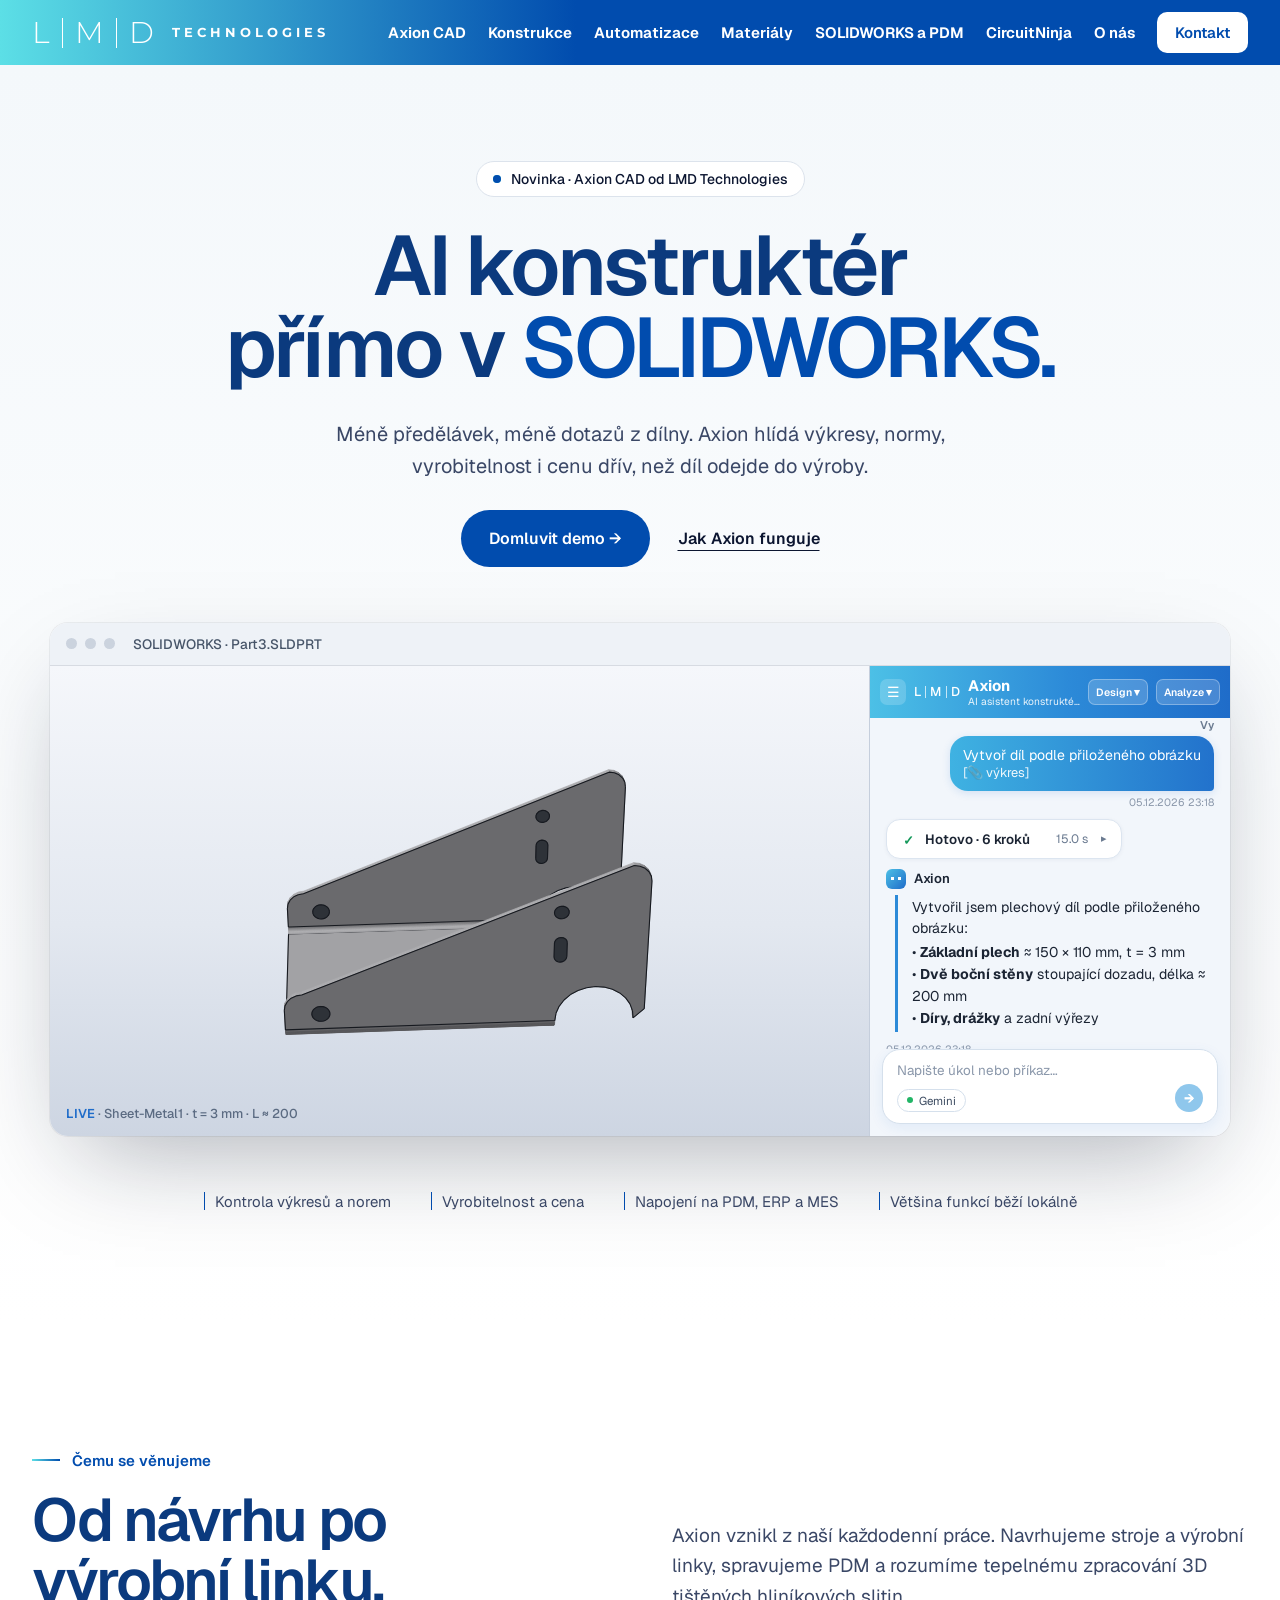
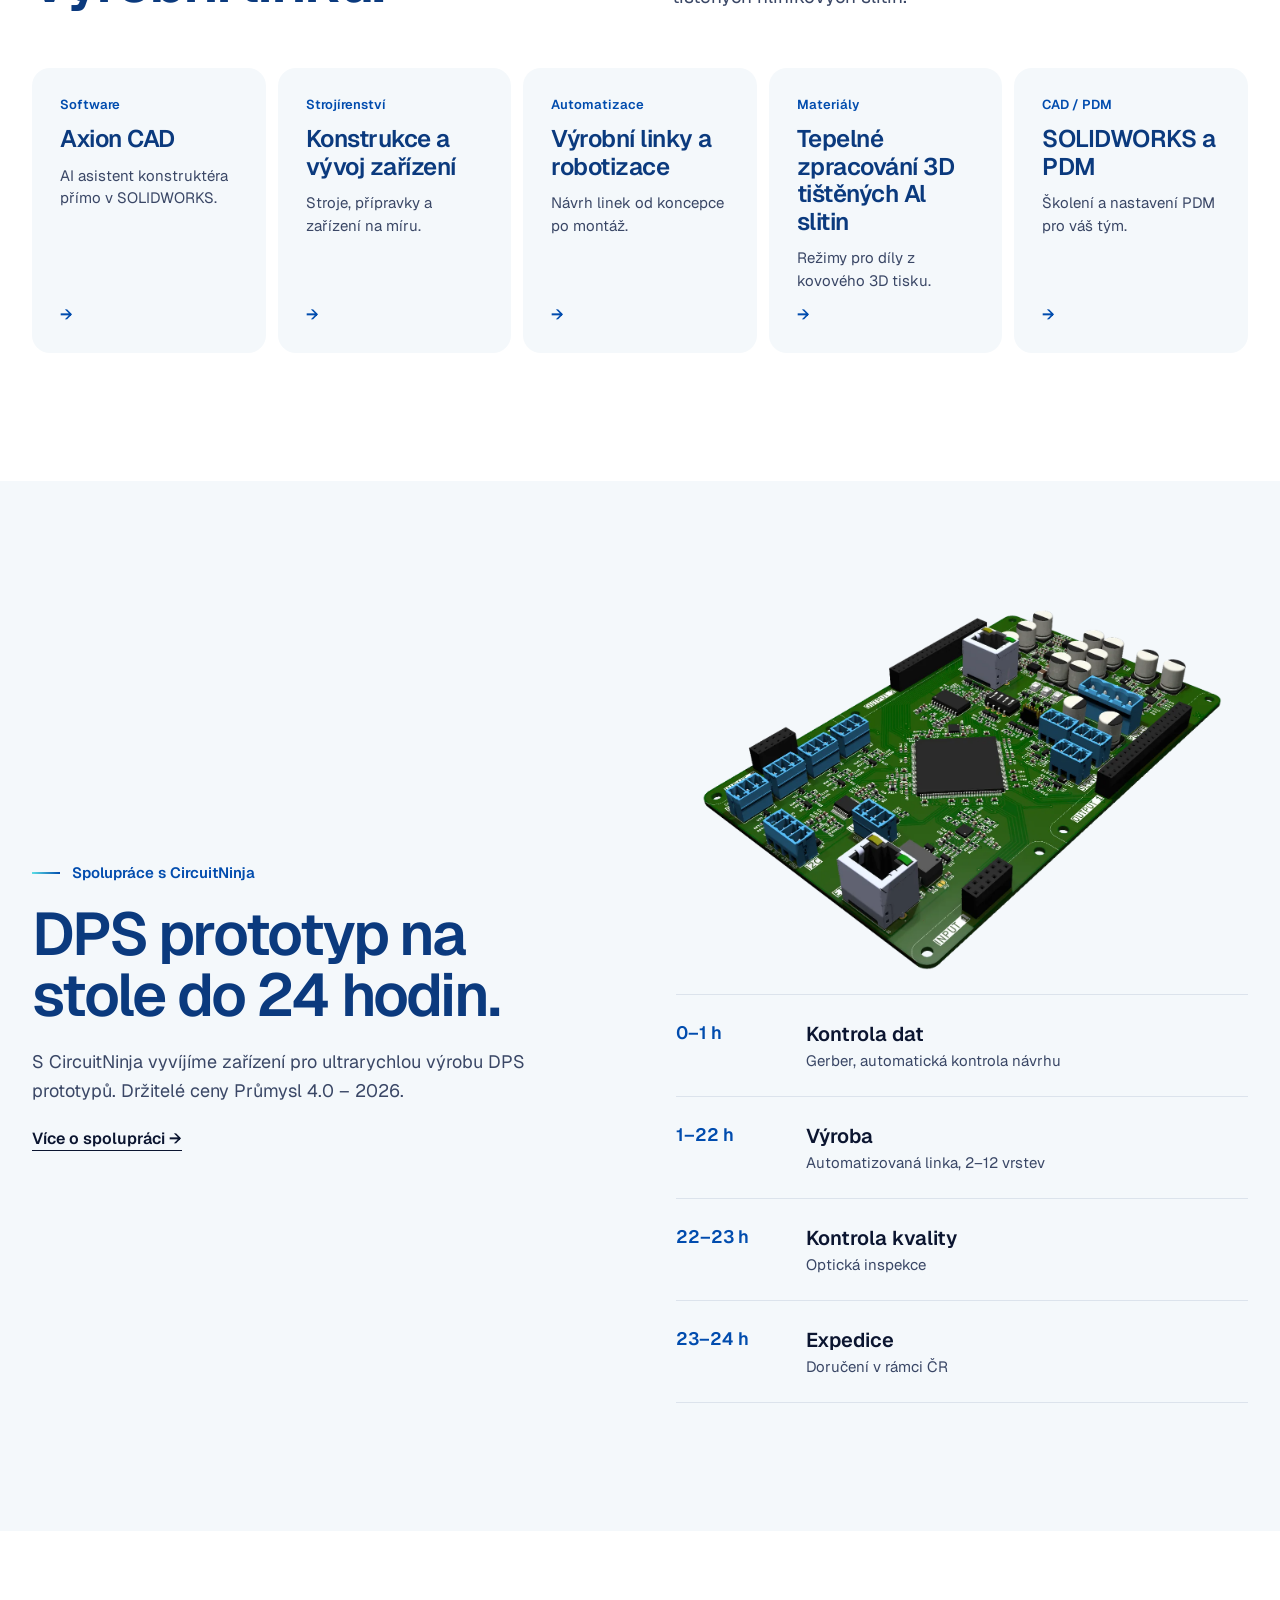
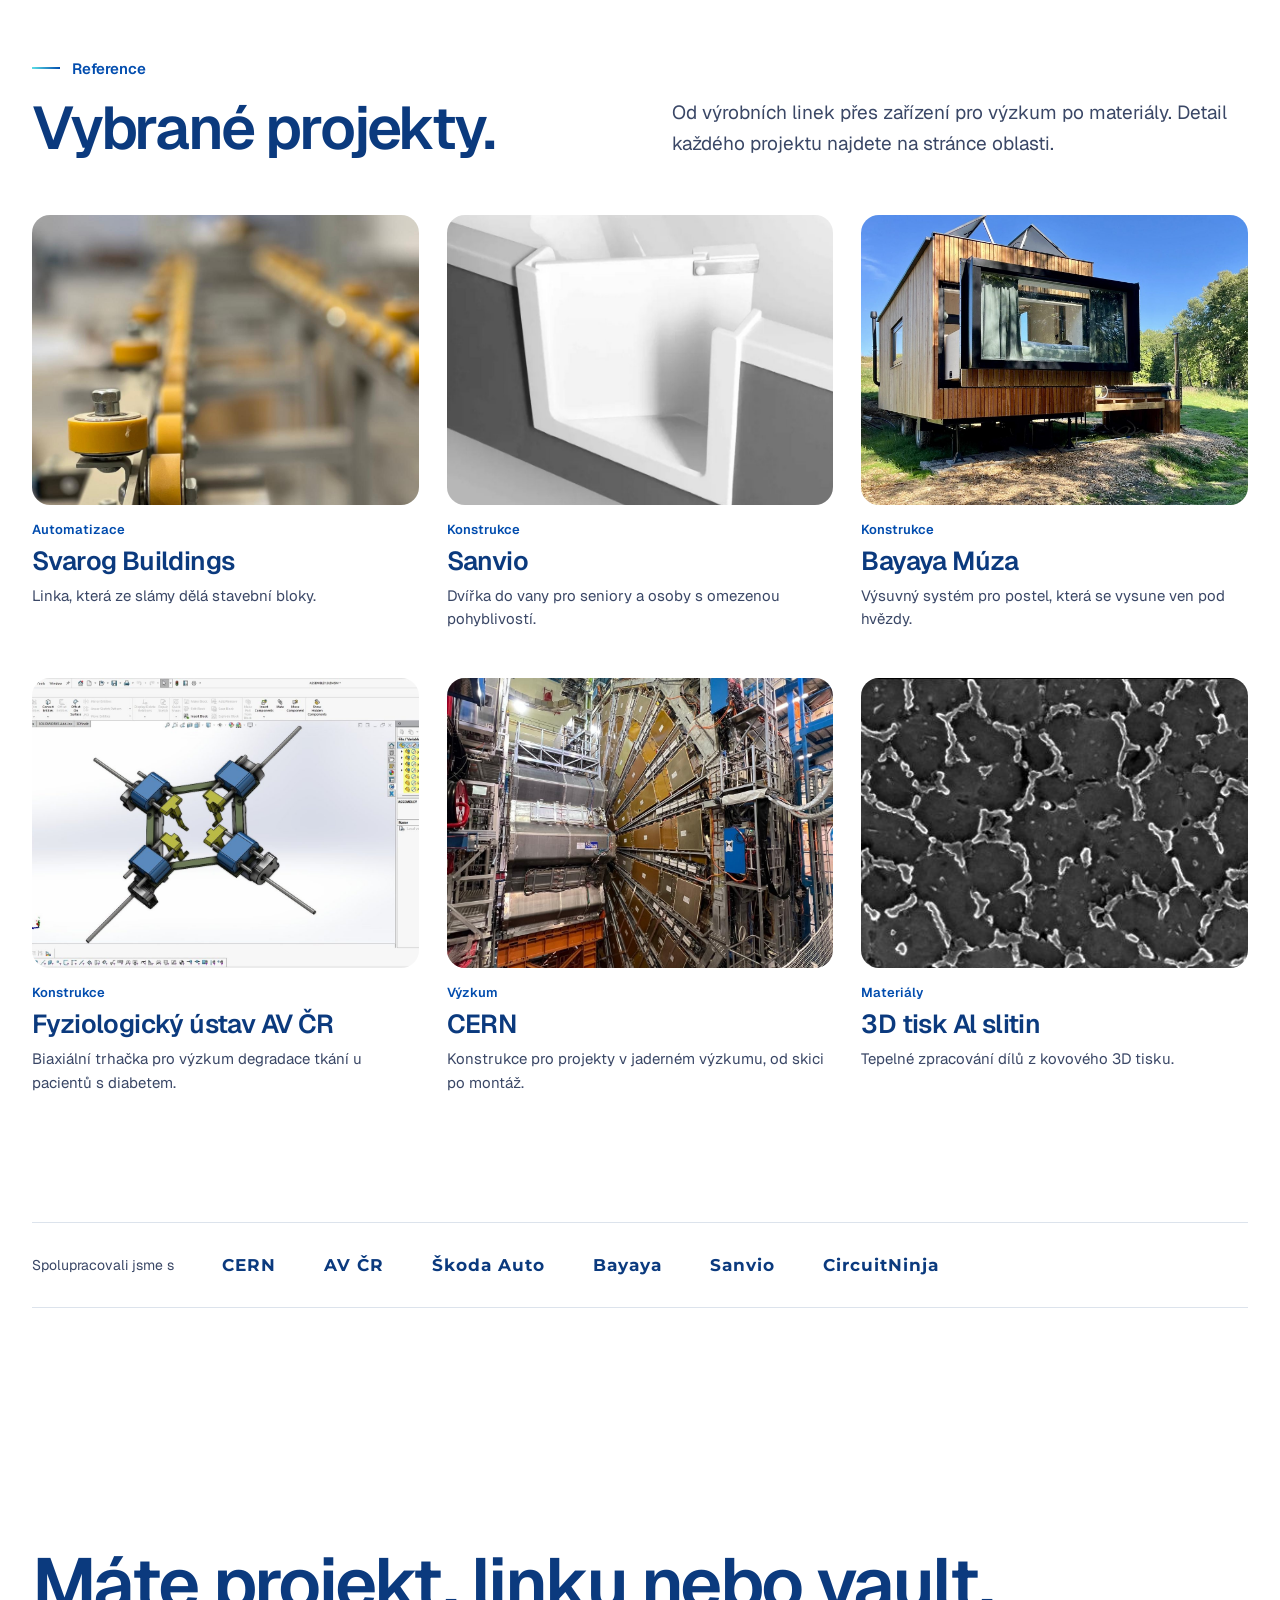
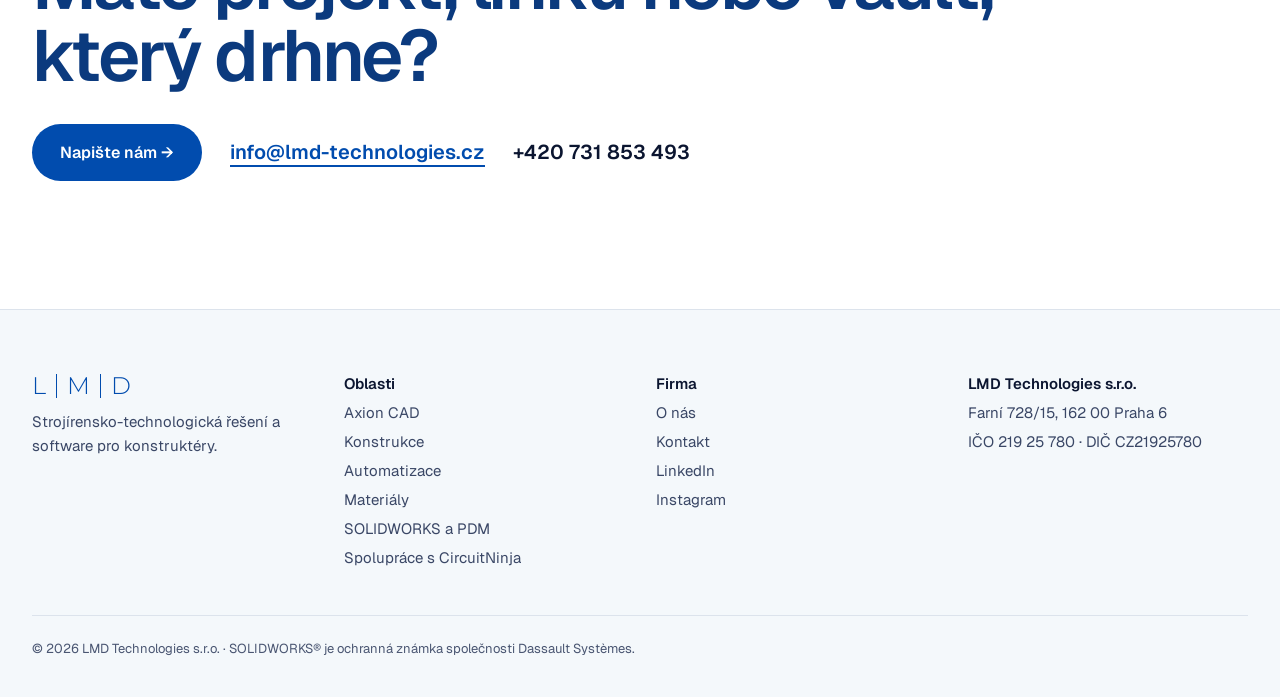
==== index.html @ f385ecdd "Nový web LMD Technologies (GitHub Pages, lmd-technologies.cz) Co-Authored-By: Claude Opus 5.5 <norep" ====
<!doctype html>
<html lang="cs">
<head>
<meta charset="utf-8">
<meta name="viewport" content="width=device-width, initial-scale=1">
<title>LMD Technologies – strojírensko-technologická řešení a software pro konstruktéry</title>
<meta name="description" content="LMD Technologies – Axion CAD, AI konstruktér přímo v SOLIDWORKS. Konstrukce, výrobní linky, tepelné zpracování 3D tištěných Al slitin a SOLIDWORKS PDM.">
<link rel="preconnect" href="https://fonts.googleapis.com"><link rel="preconnect" href="https://fonts.gstatic.com" crossorigin>
<link rel="stylesheet" href="https://fonts.googleapis.com/css2?family=Geist:wght@300;400;500;600;700&amp;family=Montserrat:wght@300;400;700&amp;display=swap">
<style>
body{margin:0;background:#FFFFFF}
a{color:#014CAE}a:hover{color:#003A87}
h1,h2,h3,p{text-wrap:pretty}
h1,h2,h3{color:#0B3A7E}
a[style*="border-radius: 999px"]:hover,button[type=submit]:hover{background:#003A87 !important}
@keyframes axping{0%{transform:scale(1);opacity:.6}100%{transform:scale(2.6);opacity:0}}
.ax-ping{animation:axping 1.6s ease-out infinite}
@media (prefers-reduced-motion: reduce){.ax-ping{animation:none}}
.ax-mock .window{border-radius:18px;background:#fff;box-shadow:0 40px 100px -30px rgba(15,23,42,.35),0 0 0 1px rgba(15,23,42,.06);overflow:hidden;text-align:left}
.ax-mock .bar{display:flex;align-items:center;gap:8px;padding:12px 16px;border-bottom:1px solid rgba(15,23,42,.10);font:500 .85rem 'Geist',sans-serif;color:#475569;background:#EEF2F7}
.ax-mock .bar i{width:11px;height:11px;border-radius:50%;background:#CBD3DE}
.ax-mock .bar span{margin-left:10px}
.ax-mock .app{display:grid;grid-template-columns:1fr 360px;height:470px}
.ax-mock .viewport{position:relative;border-right:1px solid #C5CEDC;background:linear-gradient(#F5F7FB 0%,#E3E8F0 55%,#CDD5E2 100%);cursor:grab;touch-action:pan-y}
.ax-mock .viewport canvas{width:100%;height:100%;display:block;position:absolute;inset:0}
.ax-mock .tag{position:absolute;left:16px;bottom:14px;font:500 .8rem 'Geist',sans-serif;color:#5B6B82}
.ax-mock .tag b{color:#1F6CC9;font-weight:600}
.ax-mock .panel{display:flex;flex-direction:column;background:#F2F6FB;color:#1B2433;min-width:0;min-height:0;overflow:hidden}
.ax-mock .ph{display:flex;align-items:center;gap:8px;padding:10px;background:linear-gradient(90deg,#4CC0E6 0%,#2C8AD8 55%,#1F6CC9 100%);color:#fff}
.ax-mock .ph .hb{width:26px;height:26px;border-radius:7px;background:rgba(255,255,255,.18);display:grid;place-items:center;font-size:.85rem;flex:0 0 auto}
.ax-mock .ph .lmd{display:flex;align-items:center;gap:4px;font-weight:500;font-size:.8rem;letter-spacing:.02em;flex:0 0 auto}
.ax-mock .ph .lmd i{width:1px;height:12px;background:rgba(255,255,255,.7)}
.ax-mock .ph .tt{display:grid;min-width:0;flex:1 1 0%;line-height:1.2}
.ax-mock .ph .tt strong{font:700 .95rem 'Geist',sans-serif}
.ax-mock .ph .tt small{font:400 .64rem 'Geist',sans-serif;opacity:.9;white-space:nowrap;overflow:hidden;text-overflow:ellipsis}
.ax-mock .ph .mn{flex:0 0 auto;font:600 .66rem 'Geist',sans-serif;background:rgba(255,255,255,.18);border:1px solid rgba(255,255,255,.3);border-radius:7px;padding:5px 7px}
.ax-mock .chat{flex:1 1 0%;padding:16px;display:flex;flex-direction:column;gap:10px;font-size:.88rem;overflow:hidden auto;min-height:0;scrollbar-width:none}
.ax-mock .chat>:first-child{margin-top:auto}
.ax-mock .um{display:flex;flex-direction:column;gap:10px;animation:axpop .25s ease-out}
.ax-mock .who-u{align-self:flex-end;font-size:.7rem;color:#6A7A90;font-weight:600;margin-bottom:-6px}
.ax-mock .msg-u{align-self:flex-end;max-width:88%;background:linear-gradient(90deg,#3FB2E2,#2272CC);padding:10px 13px;border-radius:18px 18px 4px;color:#fff;min-height:40px;box-shadow:0 2px 8px rgba(31,108,201,.15)}
.ax-mock .msg-u small{display:block;opacity:.92;font-size:.92em}
.ax-mock .ts{align-self:flex-end;font-size:.66rem;color:#8A97AA;margin-top:-6px;min-height:1em}
.ax-mock .ts.l{align-self:flex-start;margin:4px 0 0}
.ax-mock .steps{border:1px solid #DCE5F0;border-radius:14px;padding:10px 14px;background:#fff;align-self:flex-start;min-width:72%;box-shadow:0 1px 4px rgba(20,40,80,.05)}
.ax-mock .steps .hd{display:flex;align-items:center;gap:9px;font-weight:600;font-size:.84rem;color:#1B2433}
.ax-mock .steps .hd #st-t{margin-left:auto;font-weight:400;color:#6A7A90;font-size:.76rem}
.ax-mock .steps .ic{width:15px;height:15px;border-radius:50%;border:2px dashed #2C8AD8;animation:axspin 1.6s linear infinite;flex:0 0 auto;box-sizing:border-box}
.ax-mock .steps.done .ic{border:0;animation:none;color:#13985A;font-weight:800;display:grid;place-items:center}
.ax-mock .steps.done .ic::before{content:"✓"}
.ax-mock .steps .tg{border:0;background:none;color:#6A7A90;font-size:.7rem;cursor:pointer;padding:0 0 0 4px;visibility:hidden}
.ax-mock .steps.done .tg{visibility:visible}
.ax-mock .steps.col ul{display:none}
.ax-mock .steps ul{list-style:none;margin:8px 0 0;padding:0;display:grid;gap:5px}
.ax-mock .steps li{display:flex;gap:9px;align-items:center;color:#6A7A90;font-size:.82rem}
.ax-mock .steps li.done{color:#1B2433}
.ax-mock .steps li .s{width:12px;height:12px;flex:0 0 auto;border-radius:50%;border:2px solid #2C8AD8;border-right-color:transparent;animation:axspin .8s linear infinite;box-sizing:border-box}
.ax-mock .steps li.done .s{border:0;animation:none;color:#13985A;font-weight:800;font-size:.8rem;display:grid;place-items:center}
.ax-mock .steps li.done .s::before{content:"✓"}
.ax-mock .ans{display:grid;gap:6px}
.ax-mock .who-a{display:flex;align-items:center;gap:8px;font-weight:600;font-size:.82rem;color:#1B2433}
.ax-mock .who-a .av{width:20px;height:20px;border-radius:6px;background:linear-gradient(135deg,#4CC0E6,#1F6CC9);position:relative}
.ax-mock .who-a .av::before{content:"";position:absolute;left:5px;top:8px;width:10px;height:3px;border-left:3px solid #fff;border-right:3px solid #fff;box-sizing:border-box}
.ax-mock .msg-a{margin-left:9px;border-left:3px solid #2C8AD8;padding:2px 0 2px 14px;line-height:1.55;color:#1B2433}
.ax-mock .msg-a ul{list-style:none;margin:2px 0 0;padding:0}
.ax-mock .msg-a li::before{content:"• "}
.ax-mock .input{flex:0 0 auto;margin:0 12px 12px;border:1px solid #D5E0EC;border-radius:18px;padding:11px 14px;color:#8A97AA;font-size:.84rem;display:flex;justify-content:space-between;align-items:flex-end;background:#fff;box-shadow:0 4px 14px rgba(31,108,201,.08)}
.ax-mock .input>div{display:grid;gap:10px}
.ax-mock .input em{font-style:normal;font-size:.72rem;color:#3B4A60;border:1px solid #D5E0EC;border-radius:999px;padding:3px 9px;display:inline-flex;align-items:center;gap:6px;width:max-content}
.ax-mock .input em b{width:6px;height:6px;border-radius:50%;background:#22B566}
.ax-mock .input i{width:28px;height:28px;border-radius:50%;background:#8FC7EC;display:grid;place-items:center;font-style:normal;color:#fff;font-weight:800;transition:transform .15s,background .2s}
.ax-mock .input.typing #inp{color:#1B2433}
.ax-mock .input.typing i{background:linear-gradient(135deg,#4CC0E6,#1F6CC9)}
.ax-mock .input.sent i{transform:scale(.85)}
.ax-mock .caret{display:inline-block;width:2px;height:1em;background:#1B2433;vertical-align:-2px;margin-left:2px;animation:axblink 1s steps(1) infinite}
.ax-mock .chip{display:inline-flex;align-items:center;gap:7px;width:max-content;max-width:100%;font-size:.72rem;color:#1B2433;background:#EEF3F9;border:1px solid #D5E0EC;border-radius:8px;padding:4px 9px;animation:axpop .25s ease-out;white-space:nowrap;overflow:hidden;text-overflow:ellipsis}
.ax-mock .chip u{text-decoration:none;color:#6A7A90}
.ax-mock [hidden]{display:none!important}
@keyframes axspin{100%{transform:rotate(360deg)}}
@keyframes axblink{50%{opacity:0}}
@keyframes axpop{0%{opacity:0;transform:translateY(6px)}100%{opacity:1;transform:none}}
@media (max-width:900px){.ax-mock .app{grid-template-columns:1fr;height:auto}.ax-mock .viewport{min-height:260px;border-right:0}.ax-mock .chat{height:420px;flex:0 0 auto}}
</style>
<style>*,*::before,*::after{box-sizing:border-box} img,video{max-width:100%} html{scroll-behavior:smooth}
.menu-btn{display:none;font:600 15px 'Geist',sans-serif;color:#014CAE;background:#fff;border:0;border-radius:10px;padding:10px 16px;cursor:pointer}
@media (max-width:900px){.menu-btn{display:block} .site-links{display:none !important;width:100%;flex-direction:column;align-items:flex-start !important;gap:14px !important;padding:8px 0 12px} .site-links.open{display:flex !important}}
@media (max-width:700px){h1{font-size:44px !important;letter-spacing:-1.5px !important} h2{font-size:36px !important;letter-spacing:-1px !important}}</style>
<script src="js/axion-hero.js" defer></script>
<link rel="icon" href="favicon.ico" sizes="any">
<link rel="icon" href="favicon.png" type="image/png">
<link rel="apple-touch-icon" href="apple-touch-icon.png">
</head>
<body>
<div style="font-family: 'Geist', 'Segoe UI', sans-serif; color: #0B1530; background: #FFFFFF; min-width: 0">

<header style="background: linear-gradient(90deg, #5CDFE6 0%, #014CAE 45%, #014CAE 100%)">
<nav style="max-width: 1280px; margin: 0 auto; padding: 12px 32px; display: flex; flex-wrap: wrap; align-items: center; justify-content: space-between; gap: 16px" aria-label="Hlavní navigace">
<a href="index.html" aria-label="LMD Technologies – úvod" style="display: flex; align-items: center; text-decoration: none">
<span style="display: flex; align-items: center; gap: 12px; color: #FFFFFF; font-family: 'Montserrat', sans-serif; font-weight: 300; font-size: 30px; line-height: 1"><span>L</span><span style="width: 1px; height: 30px; background: #FFFFFF"></span><span>M</span><span style="width: 1px; height: 30px; background: #FFFFFF"></span><span>D</span><span style="margin-left: 6px; font-weight: 700; font-size: 13px; letter-spacing: 4px">TECHNOLOGIES</span></span>
</a>
<button type="button" class="menu-btn" aria-expanded="false" aria-controls="site-links" onclick="var l=document.getElementById('site-links');var o=l.classList.toggle('open');this.setAttribute('aria-expanded',o)">Menu</button><div id="site-links" class="site-links" style="display: flex; flex-wrap: wrap; align-items: center; gap: 22px; font-size: 15px; font-weight: 650">
<a href="axion.html" style="color: #FFFFFF; text-decoration: none">Axion CAD</a>
<a href="konstrukce.html" style="color: #FFFFFF; text-decoration: none">Konstrukce</a>
<a href="automatizace.html" style="color: #FFFFFF; text-decoration: none">Automatizace</a>
<a href="materialy.html" style="color: #FFFFFF; text-decoration: none">Materiály</a>
<a href="solidworks-pdm.html" style="color: #FFFFFF; text-decoration: none">SOLIDWORKS a PDM</a>
<a href="circuitninja.html" style="color: #FFFFFF; text-decoration: none">CircuitNinja</a>
<a href="o-nas.html" style="color: #FFFFFF; text-decoration: none">O nás</a>
<a href="kontakt.html" style="background: #FFFFFF; color: #014CAE; text-decoration: none; padding: 11px 18px; border-radius: 10px; font-weight: 600">Kontakt</a>
</div>
</nav>
</header>

<!-- HERO: AXION -->
<section style="background: linear-gradient(180deg, #F4F8FB 0%, #FFFFFF 100%); padding: 96px 32px 112px">
<div style="max-width: 1180px; margin: 0 auto; display: flex; flex-direction: column; align-items: center; gap: 56px">
<div style="display: flex; flex-direction: column; align-items: center; gap: 28px; text-align: center; max-width: 900px">
<span style="display: flex; align-items: center; gap: 10px; background: #FFFFFF; border: 1px solid #DCE3EC; border-radius: 999px; padding: 8px 16px; font-size: 14px; font-weight: 500"><span style="position: relative; width: 8px; height: 8px"><span class="ax-ping" style="position: absolute; inset: 0; border-radius: 50%; background: #5CDFE6"></span><span style="position: absolute; inset: 0; border-radius: 50%; background: #014CAE"></span></span>Novinka · Axion CAD od LMD Technologies</span>
<h1 style="margin: 0; font-weight: 600; font-size: 84px; line-height: 0.98; letter-spacing: -3.2px">AI konstruktér<br>přímo v <span style="color: #014CAE">SOLIDWORKS.</span></h1>
<p style="margin: 0; font-size: 20px; line-height: 1.6; color: #3A4766; max-width: 640px">Méně předělávek, méně dotazů z dílny. Axion hlídá výkresy, normy, vyrobitelnost i cenu dřív, než díl odejde do výroby.</p>
<div style="display: flex; flex-wrap: wrap; justify-content: center; align-items: center; gap: 28px">
<a href="kontakt.html" style="background: #014CAE; color: #FFFFFF; text-decoration: none; padding: 18px 28px; border-radius: 999px; font-weight: 600; font-size: 16px">Domluvit demo →</a>
<a href="axion.html" style="color: #0B1530; font-weight: 600; font-size: 16px; text-underline-offset: 6px">Jak Axion funguje</a>
</div>
</div>

<div class="ax-mock" style="width: 100%">
<div class="window">
<div class="bar"><i></i><i></i><i></i><span id="vfile">SOLIDWORKS · Part3.SLDPRT</span></div>
<div class="app">
<div class="viewport"><canvas id="cad" width="1166" height="940"></canvas><div class="tag" id="vtag"><b>LIVE</b> · Nový díl</div></div>
<div class="panel">
<div class="ph"><span class="hb">☰</span><span class="lmd">L<i></i>M<i></i>D</span><div class="tt"><strong>Axion</strong><small>AI asistent konstruktéra · LMD Technologies</small></div><span class="mn">Design ▾</span><span class="mn">Analyze ▾</span></div>
<div class="chat" id="chat">
<div class="um" id="um"><div class="who-u">Vy</div><div class="msg-u" id="mu">Vytvoř díl podle přiloženého obrázku<small>[📎 výkres]</small></div><div class="ts" id="ts"></div></div>
<div class="steps" id="st"><div class="hd"><span class="ic" id="st-i"></span><span id="st-h">Pracuji…</span><span id="st-t">0.0 s</span><button type="button" class="tg" id="st-g" tabindex="-1" aria-label="Kroky">▾</button></div><ul id="st-l"></ul></div>
<div class="ans" id="aw"><div class="who-a"><span class="av"></span>Axion</div><div class="msg-a" id="ma"></div><div class="ts l" id="ts2"></div></div>
</div>
<div class="input" id="cmp"><div><span class="chip" id="chip">📎 Screenshot 2026-10-06 073948.png <u>✕</u></span><span id="inp">Napište úkol nebo příkaz…</span><em><b></b>Gemini</em></div><i>→</i></div>
</div>
</div>
</div>
</div>
<div style="display: flex; flex-wrap: wrap; justify-content: center; gap: 12px 40px; font-size: 15px; color: #3A4766">
<span style="display: flex; align-items: center; gap: 10px"><span style="width: 1px; height: 18px; background: #014CAE"></span>Kontrola výkresů a norem</span>
<span style="display: flex; align-items: center; gap: 10px"><span style="width: 1px; height: 18px; background: #014CAE"></span>Vyrobitelnost a cena</span>
<span style="display: flex; align-items: center; gap: 10px"><span style="width: 1px; height: 18px; background: #014CAE"></span>Napojení na PDM, ERP a MES</span>
<span style="display: flex; align-items: center; gap: 10px"><span style="width: 1px; height: 18px; background: #014CAE"></span>Většina funkcí běží lokálně</span>
</div>
</div>
</section>

<!-- OBLASTI -->
<section style="padding: 128px 32px">
<div style="max-width: 1280px; margin: 0 auto; display: flex; flex-direction: column; gap: 56px">
<div style="display: grid; grid-template-columns: repeat(auto-fit, minmax(min(460px, 100%), 1fr)); gap: 24px 64px; align-items: end">
<div style="display: flex; flex-direction: column; gap: 20px"><div style="display: flex; align-items: center; gap: 12px"><span style="width: 28px; height: 2px; background: linear-gradient(90deg, #5CDFE6, #014CAE)"></span><span style="font-size: 15px; font-weight: 600; color: #014CAE">Čemu se věnujeme</span></div><h2 style="margin: 0; font-weight: 600; font-size: 60px; line-height: 1.02; letter-spacing: -2.2px">Od návrhu po výrobní linku.</h2></div>
<p style="margin: 0; font-size: 19px; line-height: 1.6; color: #3A4766">Axion vznikl z naší každodenní práce. Navrhujeme stroje a výrobní linky, spravujeme PDM a rozumíme tepelnému zpracování 3D tištěných hliníkových slitin.</p>
</div>
<nav aria-label="Oblasti" style="display: grid; grid-template-columns: repeat(auto-fit, minmax(min(220px, 100%), 1fr)); gap: 12px">
<a href="axion.html" style="background: #F4F8FB; border-radius: 18px; padding: 28px; display: flex; flex-direction: column; gap: 12px; min-height: 220px; color: #0B1530; text-decoration: none"><span style="font-size: 13px; font-weight: 600; color: #014CAE">Software</span><span style="font-weight: 600; font-size: 24px; line-height: 1.15; letter-spacing: -0.5px; color: #0B3A7E">Axion CAD</span><span style="font-size: 15px; line-height: 1.5; color: #3A4766">AI asistent konstruktéra přímo v SOLIDWORKS.</span><span style="margin-top: auto; color: #014CAE; font-weight: 600">→</span></a><a href="konstrukce.html" style="background: #F4F8FB; border-radius: 18px; padding: 28px; display: flex; flex-direction: column; gap: 12px; min-height: 220px; color: #0B1530; text-decoration: none"><span style="font-size: 13px; font-weight: 600; color: #014CAE">Strojírenství</span><span style="font-weight: 600; font-size: 24px; line-height: 1.15; letter-spacing: -0.5px; color: #0B3A7E">Konstrukce a vývoj zařízení</span><span style="font-size: 15px; line-height: 1.5; color: #3A4766">Stroje, přípravky a zařízení na míru.</span><span style="margin-top: auto; color: #014CAE; font-weight: 600">→</span></a><a href="automatizace.html" style="background: #F4F8FB; border-radius: 18px; padding: 28px; display: flex; flex-direction: column; gap: 12px; min-height: 220px; color: #0B1530; text-decoration: none"><span style="font-size: 13px; font-weight: 600; color: #014CAE">Automatizace</span><span style="font-weight: 600; font-size: 24px; line-height: 1.15; letter-spacing: -0.5px; color: #0B3A7E">Výrobní linky a robotizace</span><span style="font-size: 15px; line-height: 1.5; color: #3A4766">Návrh linek od koncepce po montáž.</span><span style="margin-top: auto; color: #014CAE; font-weight: 600">→</span></a><a href="materialy.html" style="background: #F4F8FB; border-radius: 18px; padding: 28px; display: flex; flex-direction: column; gap: 12px; min-height: 220px; color: #0B1530; text-decoration: none"><span style="font-size: 13px; font-weight: 600; color: #014CAE">Materiály</span><span style="font-weight: 600; font-size: 24px; line-height: 1.15; letter-spacing: -0.5px; color: #0B3A7E">Tepelné zpracování 3D tištěných Al slitin</span><span style="font-size: 15px; line-height: 1.5; color: #3A4766">Režimy pro díly z kovového 3D tisku.</span><span style="margin-top: auto; color: #014CAE; font-weight: 600">→</span></a><a href="solidworks-pdm.html" style="background: #F4F8FB; border-radius: 18px; padding: 28px; display: flex; flex-direction: column; gap: 12px; min-height: 220px; color: #0B1530; text-decoration: none"><span style="font-size: 13px; font-weight: 600; color: #014CAE">CAD / PDM</span><span style="font-weight: 600; font-size: 24px; line-height: 1.15; letter-spacing: -0.5px; color: #0B3A7E">SOLIDWORKS a PDM</span><span style="font-size: 15px; line-height: 1.5; color: #3A4766">Školení a nastavení PDM pro váš tým.</span><span style="margin-top: auto; color: #014CAE; font-weight: 600">→</span></a>
</nav>
</div>
</section>
<!-- CIRCUITNINJA -->
<section style="background: #F4F8FB; padding: 128px 32px">
<div style="max-width: 1280px; margin: 0 auto; display: grid; grid-template-columns: repeat(auto-fit, minmax(min(440px, 100%), 1fr)); gap: 72px; align-items: center">
<div style="display: flex; flex-direction: column; gap: 22px">
<div style="display: flex; align-items: center; gap: 12px"><span style="width: 28px; height: 2px; background: linear-gradient(90deg, #5CDFE6, #014CAE)"></span><span style="font-size: 15px; font-weight: 600; color: #014CAE">Spolupráce s CircuitNinja</span></div>
<h2 style="margin: 0; font-weight: 600; font-size: 60px; line-height: 1.02; letter-spacing: -2.2px">DPS prototyp na stole do 24 hodin.</h2>
<p style="margin: 0; font-size: 18px; line-height: 1.6; color: #3A4766">S CircuitNinja vyvíjíme zařízení pro ultrarychlou výrobu DPS prototypů. Držitelé ceny Průmysl 4.0 – 2026.</p>
<a href="circuitninja.html" style="align-self: flex-start; color: #0B1530; font-weight: 600; font-size: 16px; text-underline-offset: 6px">Více o spolupráci →</a>
</div>
<div style="display: flex; flex-direction: column">
<img src="img/pcb-1300.webp" alt="Deska plošných spojů CircuitNinja" style="width: 100%; max-width: 520px; align-self: center; display: block; margin-bottom: 24px">
<div style="display: grid; grid-template-columns: 110px 1fr; gap: 20px; padding: 26px 0; border-top: 1px solid #DCE3EC; border-bottom: 1px solid #DCE3EC"><span style="font-weight: 600; font-size: 18px; color: #014CAE">0–1 h</span><span style="display: flex; flex-direction: column; gap: 4px"><span style="font-weight: 600; font-size: 20px">Kontrola dat</span><span style="font-size: 15px; color: #3A4766">Gerber, automatická kontrola návrhu</span></span></div>
<div style="display: grid; grid-template-columns: 110px 1fr; gap: 20px; padding: 26px 0; border-bottom: 1px solid #DCE3EC"><span style="font-weight: 600; font-size: 18px; color: #014CAE">1–22 h</span><span style="display: flex; flex-direction: column; gap: 4px"><span style="font-weight: 600; font-size: 20px">Výroba</span><span style="font-size: 15px; color: #3A4766">Automatizovaná linka, 2–12 vrstev</span></span></div>
<div style="display: grid; grid-template-columns: 110px 1fr; gap: 20px; padding: 26px 0; border-bottom: 1px solid #DCE3EC"><span style="font-weight: 600; font-size: 18px; color: #014CAE">22–23 h</span><span style="display: flex; flex-direction: column; gap: 4px"><span style="font-weight: 600; font-size: 20px">Kontrola kvality</span><span style="font-size: 15px; color: #3A4766">Optická inspekce</span></span></div>
<div style="display: grid; grid-template-columns: 110px 1fr; gap: 20px; padding: 26px 0; border-bottom: 1px solid #DCE3EC"><span style="font-weight: 600; font-size: 18px; color: #014CAE">23–24 h</span><span style="display: flex; flex-direction: column; gap: 4px"><span style="font-weight: 600; font-size: 20px">Expedice</span><span style="font-size: 15px; color: #3A4766">Doručení v rámci ČR</span></span></div>
</div>
</div>
</section>

<!-- VYBRANE PROJEKTY -->
<section style="padding: 128px 32px">
<div style="max-width: 1280px; margin: 0 auto; display: flex; flex-direction: column; gap: 56px">
<div style="display: grid; grid-template-columns: repeat(auto-fit, minmax(min(460px, 100%), 1fr)); gap: 24px 64px; align-items: end">
<div style="display: flex; flex-direction: column; gap: 20px"><div style="display: flex; align-items: center; gap: 12px"><span style="width: 28px; height: 2px; background: linear-gradient(90deg, #5CDFE6, #014CAE)"></span><span style="font-size: 15px; font-weight: 600; color: #014CAE">Reference</span></div><h2 style="margin: 0; font-weight: 600; font-size: 60px; line-height: 1.02; letter-spacing: -2.2px">Vybrané projekty.</h2></div>
<p style="margin: 0; font-size: 19px; line-height: 1.6; color: #3A4766">Od výrobních linek přes zařízení pro výzkum po materiály. Detail každého projektu najdete na stránce oblasti.</p>
</div>
<div style="display: grid; grid-template-columns: repeat(auto-fit, minmax(min(340px, 100%), 1fr)); gap: 48px 28px">
<a href="automatizace.html" style="display: flex; flex-direction: column; gap: 16px; color: #0B1530; text-decoration: none">
<div style="aspect-ratio: 4 / 3; border-radius: 18px; overflow: hidden; background: #F4F8FB"><img src="img/linka-valecky.jpg" alt="Válečkový dopravník linky Svarog" style="width: 100%; height: 100%; object-fit: cover; display: block"></div>
<div style="display: flex; flex-direction: column; gap: 6px"><span style="font-size: 13px; font-weight: 600; color: #014CAE">Automatizace</span><span style="font-weight: 600; font-size: 26px; letter-spacing: -0.6px; color: #0B3A7E">Svarog Buildings</span><span style="font-size: 15px; line-height: 1.55; color: #3A4766">Linka, která ze slámy dělá stavební bloky.</span></div>
</a><a href="konstrukce.html" style="display: flex; flex-direction: column; gap: 16px; color: #0B1530; text-decoration: none">
<div style="aspect-ratio: 4 / 3; border-radius: 18px; overflow: hidden; background: #F4F8FB"><img src="img/sanvio.jpg" alt="Dvířka do vany Sanvio" style="width: 100%; height: 100%; object-fit: cover; display: block"></div>
<div style="display: flex; flex-direction: column; gap: 6px"><span style="font-size: 13px; font-weight: 600; color: #014CAE">Konstrukce</span><span style="font-weight: 600; font-size: 26px; letter-spacing: -0.6px; color: #0B3A7E">Sanvio</span><span style="font-size: 15px; line-height: 1.55; color: #3A4766">Dvířka do vany pro seniory a osoby s omezenou pohyblivostí.</span></div>
</a><a href="konstrukce.html" style="display: flex; flex-direction: column; gap: 16px; color: #0B1530; text-decoration: none">
<div style="aspect-ratio: 4 / 3; border-radius: 18px; overflow: hidden; background: #F4F8FB"><img src="img/muza-realizace.jpg" alt="Múza s vysunutou postelí" style="width: 100%; height: 100%; object-fit: cover; display: block"></div>
<div style="display: flex; flex-direction: column; gap: 6px"><span style="font-size: 13px; font-weight: 600; color: #014CAE">Konstrukce</span><span style="font-weight: 600; font-size: 26px; letter-spacing: -0.6px; color: #0B3A7E">Bayaya Múza</span><span style="font-size: 15px; line-height: 1.55; color: #3A4766">Výsuvný systém pro postel, která se vysune ven pod hvězdy.</span></div>
</a><a href="konstrukce.html" style="display: flex; flex-direction: column; gap: 16px; color: #0B1530; text-decoration: none">
<div style="aspect-ratio: 4 / 3; border-radius: 18px; overflow: hidden; background: #F4F8FB"><img src="img/trhacka-cad.jpg" alt="Model biaxiální trhačky" style="width: 100%; height: 100%; object-fit: cover; display: block"></div>
<div style="display: flex; flex-direction: column; gap: 6px"><span style="font-size: 13px; font-weight: 600; color: #014CAE">Konstrukce</span><span style="font-weight: 600; font-size: 26px; letter-spacing: -0.6px; color: #0B3A7E">Fyziologický ústav AV ČR</span><span style="font-size: 15px; line-height: 1.55; color: #3A4766">Biaxiální trhačka pro výzkum degradace tkání u pacientů s diabetem.</span></div>
</a><a href="o-nas.html" style="display: flex; flex-direction: column; gap: 16px; color: #0B1530; text-decoration: none">
<div style="aspect-ratio: 4 / 3; border-radius: 18px; overflow: hidden; background: #F4F8FB"><img src="img/cern-2.jpg" alt="Detektor v CERN" style="width: 100%; height: 100%; object-fit: cover; display: block"></div>
<div style="display: flex; flex-direction: column; gap: 6px"><span style="font-size: 13px; font-weight: 600; color: #014CAE">Výzkum</span><span style="font-weight: 600; font-size: 26px; letter-spacing: -0.6px; color: #0B3A7E">CERN</span><span style="font-size: 15px; line-height: 1.55; color: #3A4766">Konstrukce pro projekty v jaderném výzkumu, od skici po montáž.</span></div>
</a><a href="materialy.html" style="display: flex; flex-direction: column; gap: 16px; color: #0B1530; text-decoration: none">
<div style="aspect-ratio: 4 / 3; border-radius: 18px; overflow: hidden; background: #F4F8FB"><img src="img/sem-2.jpg" alt="Mikrostruktura hliníkové slitiny, SEM" style="width: 100%; height: 100%; object-fit: cover; display: block"></div>
<div style="display: flex; flex-direction: column; gap: 6px"><span style="font-size: 13px; font-weight: 600; color: #014CAE">Materiály</span><span style="font-weight: 600; font-size: 26px; letter-spacing: -0.6px; color: #0B3A7E">3D tisk Al slitin</span><span style="font-size: 15px; line-height: 1.55; color: #3A4766">Tepelné zpracování dílů z kovového 3D tisku.</span></div>
</a>
</div>
</div>
</section>

<!-- SPOLUPRACE -->
<section style="padding: 0 32px 112px">
<div style="max-width: 1280px; margin: 0 auto; display: flex; flex-wrap: wrap; align-items: center; gap: 20px 48px; border-top: 1px solid #DCE3EC; border-bottom: 1px solid #DCE3EC; padding: 32px 0">
<span style="font-size: 14px; color: #3A4766">Spolupracovali jsme s</span>
<span style="font-family: Montserrat, sans-serif; font-weight: 700; font-size: 17px; letter-spacing: 1px; color: #0B3A7E">CERN</span><span style="font-family: Montserrat, sans-serif; font-weight: 700; font-size: 17px; letter-spacing: 1px; color: #0B3A7E">AV ČR</span><span style="font-family: Montserrat, sans-serif; font-weight: 700; font-size: 17px; letter-spacing: 1px; color: #0B3A7E">Škoda Auto</span><span style="font-family: Montserrat, sans-serif; font-weight: 700; font-size: 17px; letter-spacing: 1px; color: #0B3A7E">Bayaya</span><span style="font-family: Montserrat, sans-serif; font-weight: 700; font-size: 17px; letter-spacing: 1px; color: #0B3A7E">Sanvio</span><span style="font-family: Montserrat, sans-serif; font-weight: 700; font-size: 17px; letter-spacing: 1px; color: #0B3A7E">CircuitNinja</span>
</div>
</section>


<!-- CTA -->
<section style="padding: 128px 32px">
<div style="max-width: 1280px; margin: 0 auto; display: flex; flex-direction: column; gap: 32px">
<h2 style="margin: 0; font-weight: 600; font-size: 72px; line-height: 1; letter-spacing: -2.6px; max-width: 980px">Máte projekt, linku nebo vault, který drhne?</h2>
<div style="display: flex; flex-wrap: wrap; align-items: center; gap: 28px">
<a href="kontakt.html" style="background: #014CAE; color: #FFFFFF; text-decoration: none; padding: 18px 28px; border-radius: 999px; font-weight: 600; font-size: 16px">Napište nám →</a>
<a href="mailto:info@lmd-technologies.cz" style="color: #014CAE; font-weight: 600; font-size: 20px; text-underline-offset: 6px">info@lmd-technologies.cz</a>
<a href="tel:+420731853493" style="color: #0B1530; font-weight: 600; font-size: 20px; text-decoration: none">+420 731 853 493</a>
</div>
</div>
</section>

<!-- FOOTER -->
<footer style="background: #F4F8FB; border-top: 1px solid #DCE3EC; padding: 64px 32px 40px">
<div style="max-width: 1280px; margin: 0 auto; display: flex; flex-direction: column; gap: 48px">
<div style="display: grid; grid-template-columns: repeat(auto-fit, minmax(min(200px, 100%), 1fr)); gap: 32px; font-size: 15px">
<div style="display: flex; flex-direction: column; gap: 12px">
<span style="display: flex; align-items: center; gap: 10px; font-family: 'Montserrat', sans-serif; font-weight: 300; font-size: 24px; color: #014CAE; line-height: 1"><span>L</span><span style="width: 1px; height: 24px; background: #014CAE"></span><span>M</span><span style="width: 1px; height: 24px; background: #014CAE"></span><span>D</span></span>
<span style="color: #3A4766; line-height: 1.6">Strojírensko-technologická řešení a software pro konstruktéry.</span>
</div>
<div style="display: flex; flex-direction: column; gap: 10px">
<span style="font-weight: 600">Oblasti</span>
<a href="axion.html" style="color: #3A4766; text-decoration: none">Axion CAD</a>
<a href="konstrukce.html" style="color: #3A4766; text-decoration: none">Konstrukce</a>
<a href="automatizace.html" style="color: #3A4766; text-decoration: none">Automatizace</a>
<a href="materialy.html" style="color: #3A4766; text-decoration: none">Materiály</a>
<a href="solidworks-pdm.html" style="color: #3A4766; text-decoration: none">SOLIDWORKS a PDM</a>
<a href="circuitninja.html" style="color: #3A4766; text-decoration: none">Spolupráce s CircuitNinja</a>
</div>
<div style="display: flex; flex-direction: column; gap: 10px">
<span style="font-weight: 600">Firma</span>
<a href="o-nas.html" style="color: #3A4766; text-decoration: none">O nás</a>
<a href="kontakt.html" style="color: #3A4766; text-decoration: none">Kontakt</a>
<a href="https://www.linkedin.com/company/lmd-technologies-s-r-o/" style="color: #3A4766; text-decoration: none">LinkedIn</a>
<a href="https://www.instagram.com/lmd_technologies" style="color: #3A4766; text-decoration: none">Instagram</a>
</div>
<div style="display: flex; flex-direction: column; gap: 10px; color: #3A4766">
<span style="font-weight: 600; color: #0B1530">LMD Technologies s.r.o.</span>
<span>Farní 728/15, 162 00 Praha 6</span>
<span>IČO 219 25 780 · DIČ CZ21925780</span>
</div>
</div>
<div style="border-top: 1px solid #DCE3EC; padding-top: 24px; font-size: 13px; color: #4A5672">© 2026 LMD Technologies s.r.o. · SOLIDWORKS® je ochranná známka společnosti Dassault Systèmes.</div>
</div>
</footer>

</div>

</body>
</html>
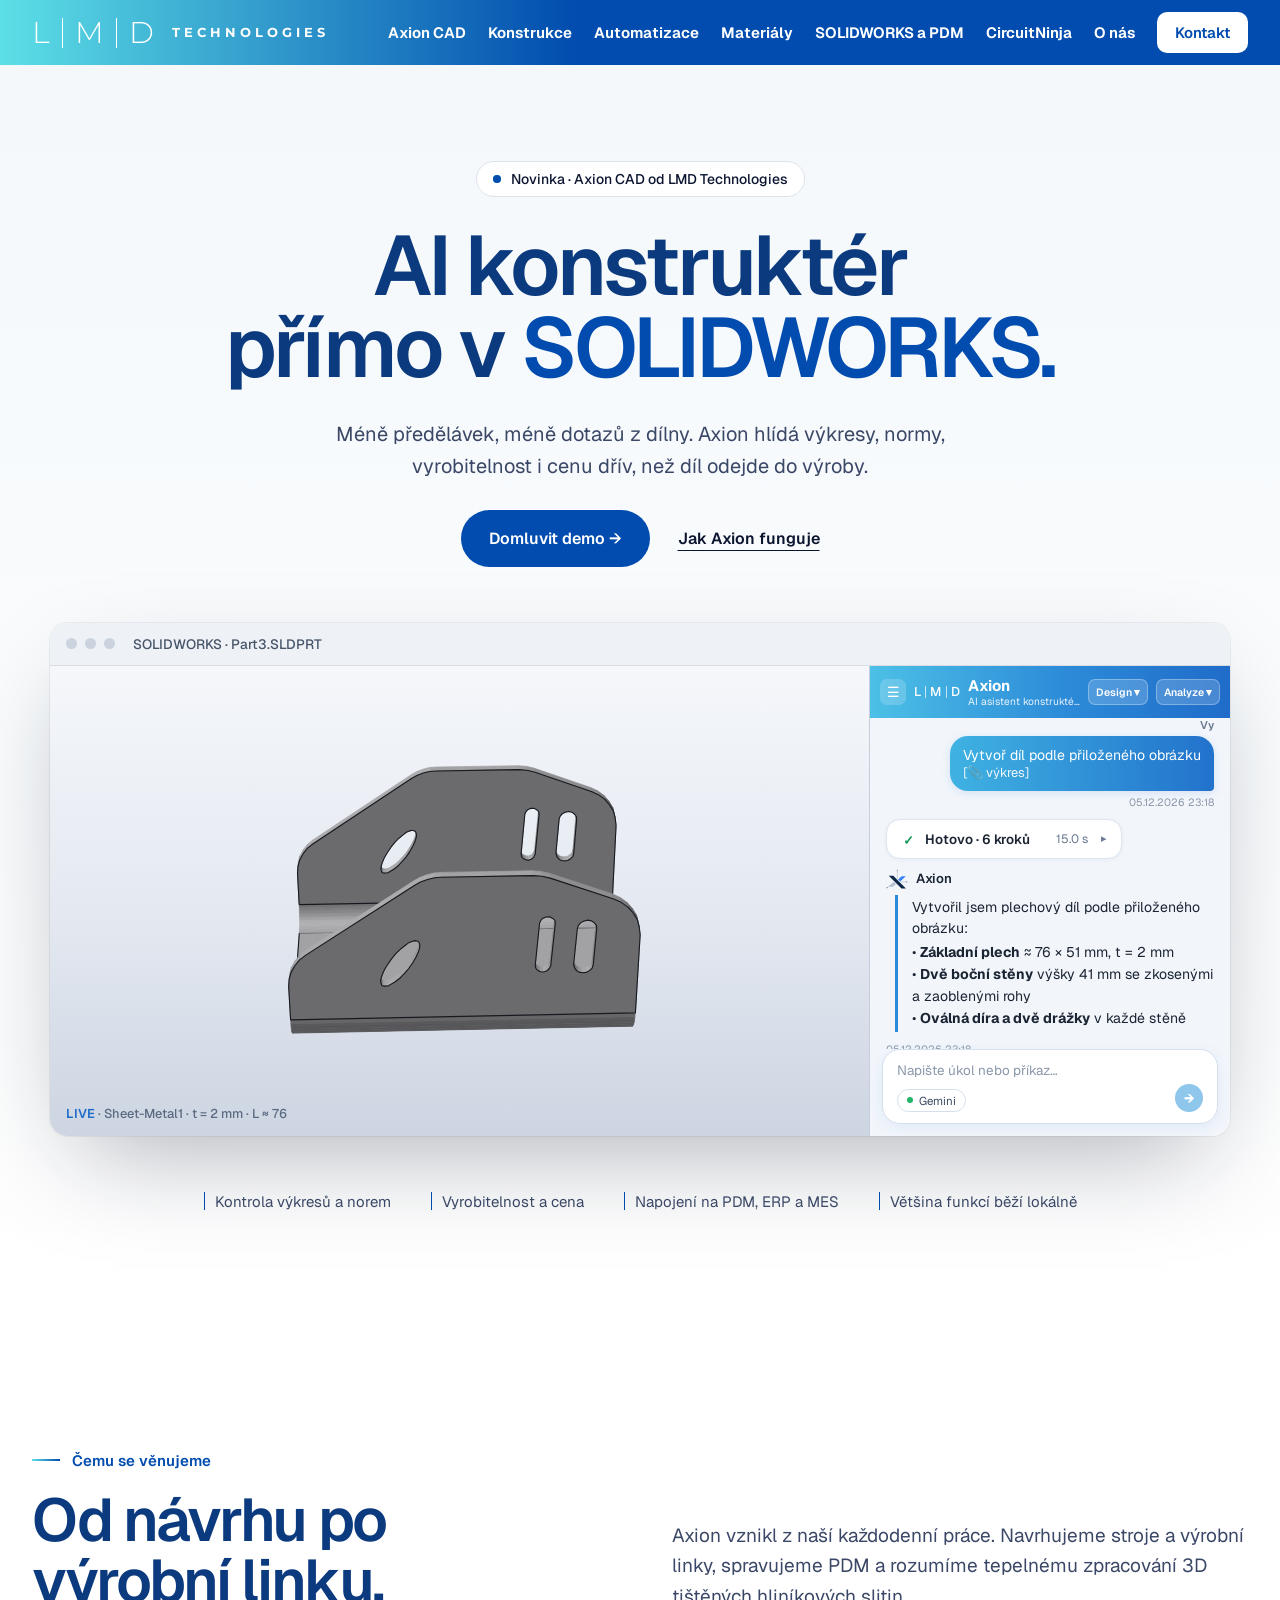
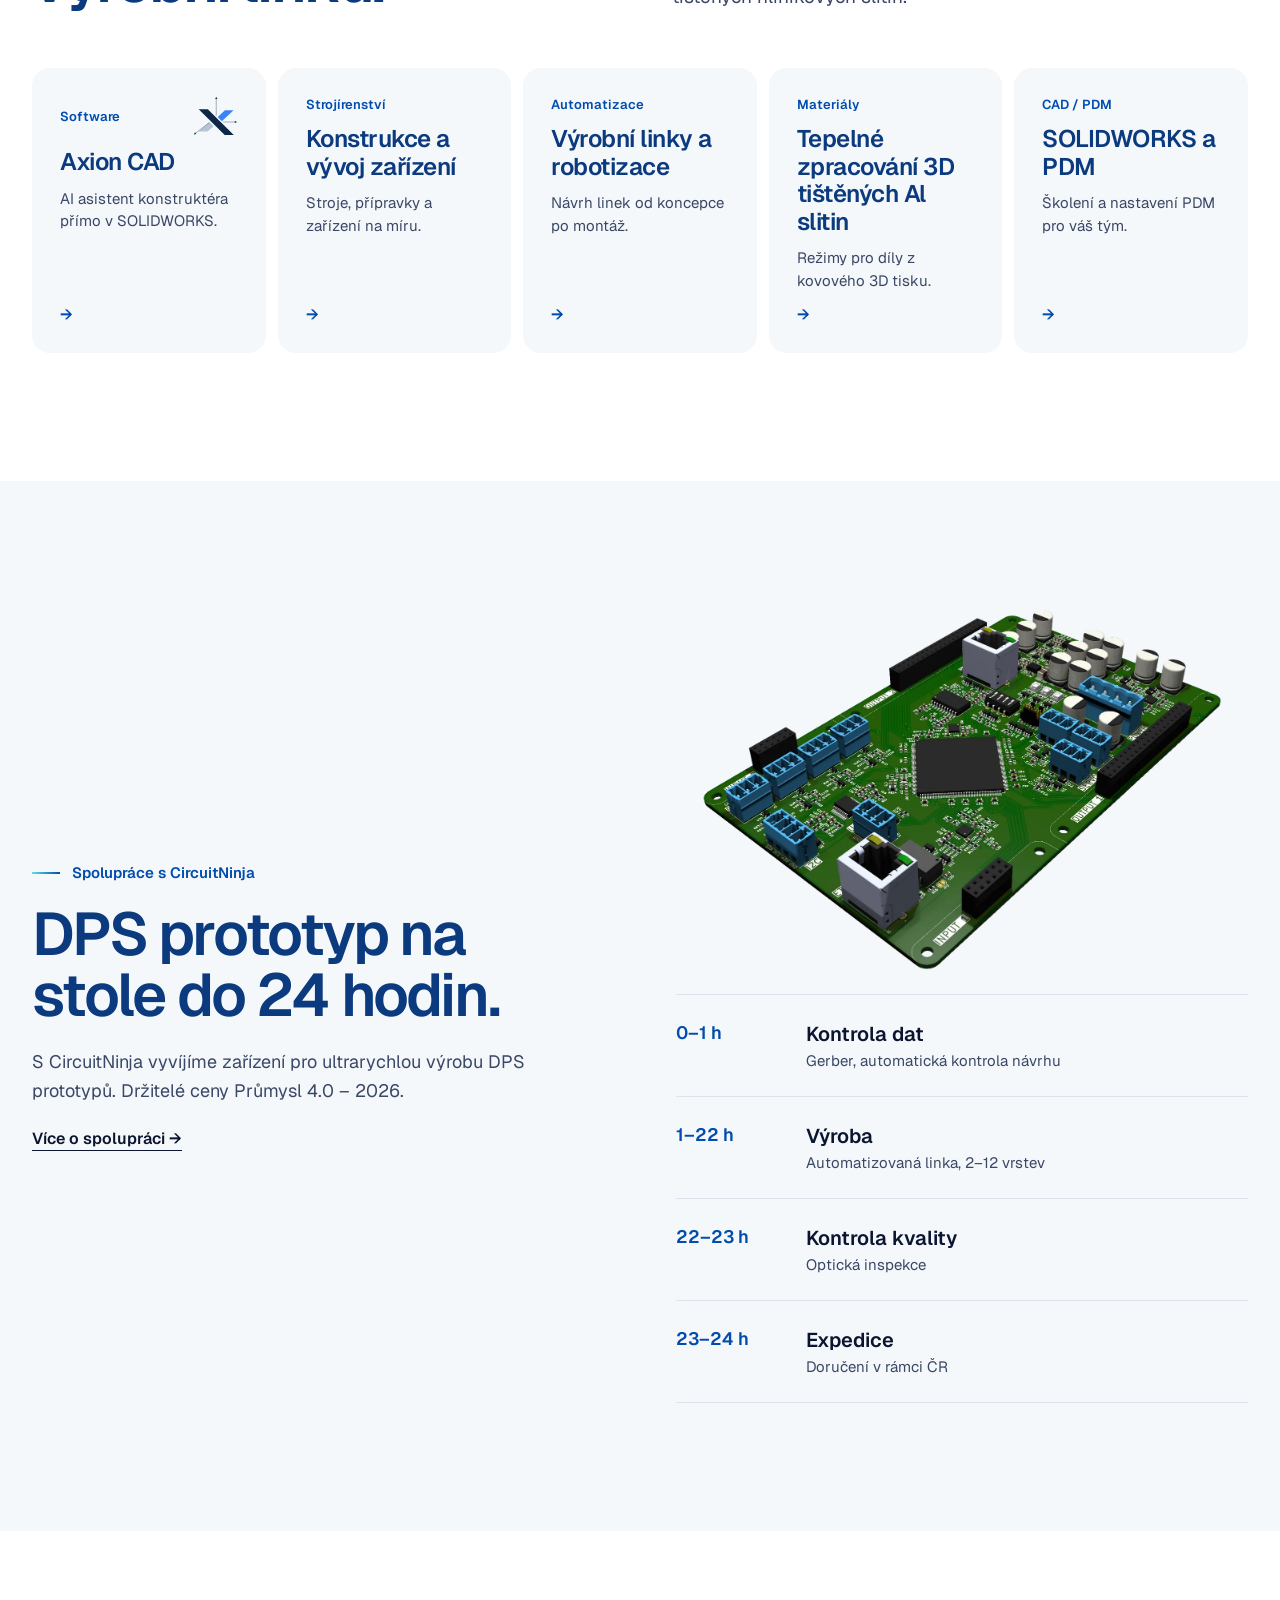
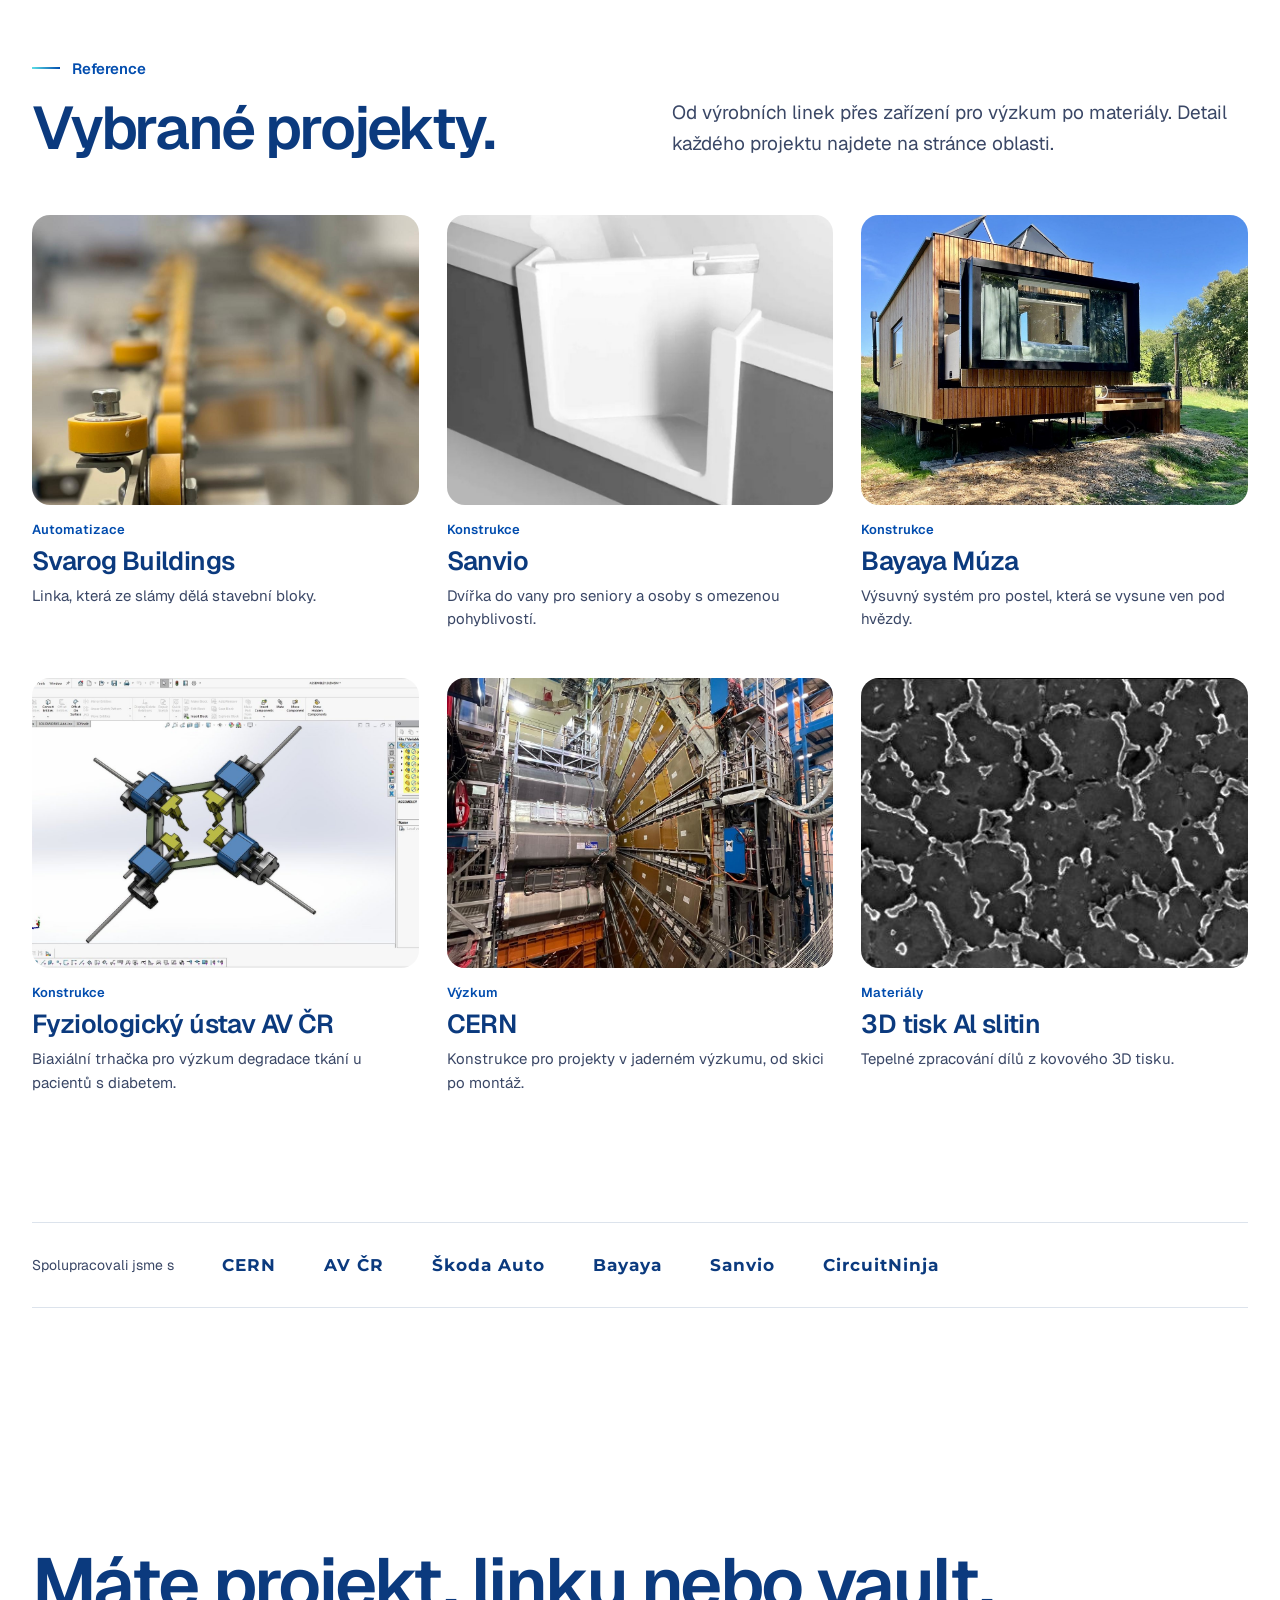
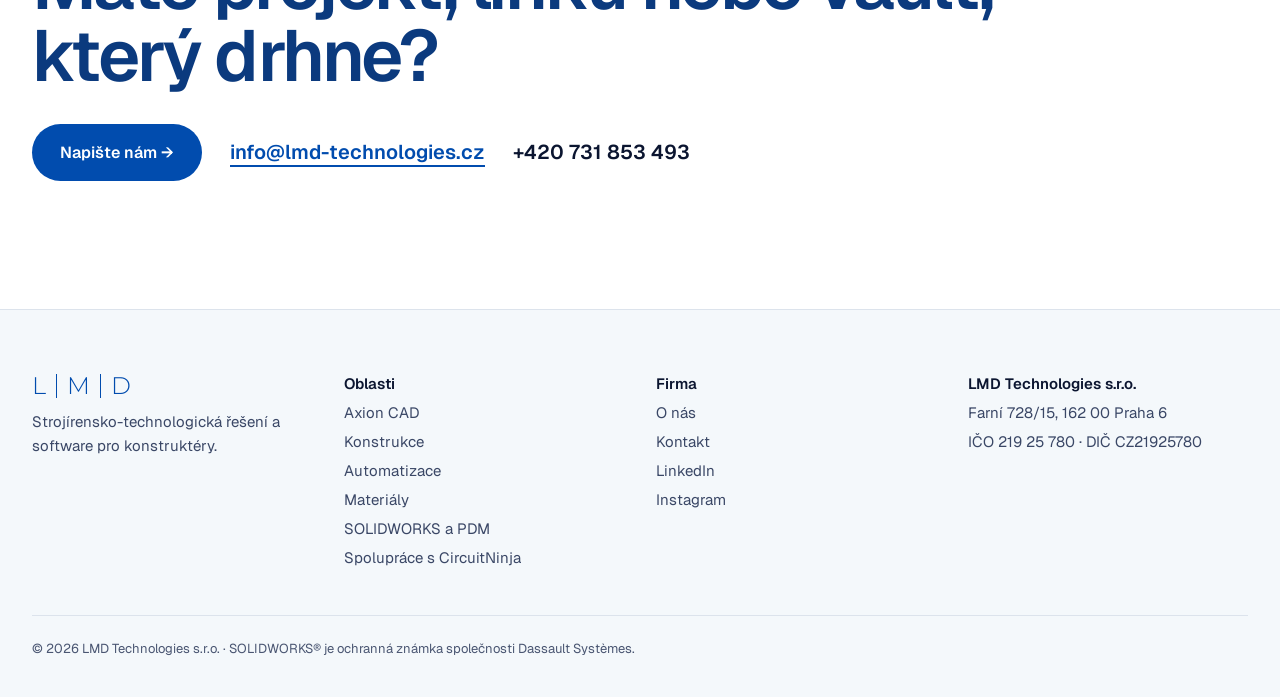
==== commit aa54549e: "Nové logo Axionu (X se souřadnicemi) místo provizorního Co-Authored-By: Claude Opus 5.5 <noreply@ant" ====
--- a/index.html
+++ b/index.html
@@ -59,8 +59,7 @@
 .ax-mock .steps li.done .s::before{content:"✓"}
 .ax-mock .ans{display:grid;gap:6px}
 .ax-mock .who-a{display:flex;align-items:center;gap:8px;font-weight:600;font-size:.82rem;color:#1B2433}
-.ax-mock .who-a .av{width:20px;height:20px;border-radius:6px;background:linear-gradient(135deg,#4CC0E6,#1F6CC9);position:relative}
-.ax-mock .who-a .av::before{content:"";position:absolute;left:5px;top:8px;width:10px;height:3px;border-left:3px solid #fff;border-right:3px solid #fff;box-sizing:border-box}
+.ax-mock .who-a .av{width:22px;height:20px;background:url(img/axion-mark.svg) center/contain no-repeat}
 .ax-mock .msg-a{margin-left:9px;border-left:3px solid #2C8AD8;padding:2px 0 2px 14px;line-height:1.55;color:#1B2433}
 .ax-mock .msg-a ul{list-style:none;margin:2px 0 0;padding:0}
 .ax-mock .msg-a li::before{content:"• "}
@@ -158,7 +157,7 @@
 <p style="margin: 0; font-size: 19px; line-height: 1.6; color: #3A4766">Axion vznikl z naší každodenní práce. Navrhujeme stroje a výrobní linky, spravujeme PDM a rozumíme tepelnému zpracování 3D tištěných hliníkových slitin.</p>
 </div>
 <nav aria-label="Oblasti" style="display: grid; grid-template-columns: repeat(auto-fit, minmax(min(220px, 100%), 1fr)); gap: 12px">
-<a href="axion.html" style="background: #F4F8FB; border-radius: 18px; padding: 28px; display: flex; flex-direction: column; gap: 12px; min-height: 220px; color: #0B1530; text-decoration: none"><span style="font-size: 13px; font-weight: 600; color: #014CAE">Software</span><span style="font-weight: 600; font-size: 24px; line-height: 1.15; letter-spacing: -0.5px; color: #0B3A7E">Axion CAD</span><span style="font-size: 15px; line-height: 1.5; color: #3A4766">AI asistent konstruktéra přímo v SOLIDWORKS.</span><span style="margin-top: auto; color: #014CAE; font-weight: 600">→</span></a><a href="konstrukce.html" style="background: #F4F8FB; border-radius: 18px; padding: 28px; display: flex; flex-direction: column; gap: 12px; min-height: 220px; color: #0B1530; text-decoration: none"><span style="font-size: 13px; font-weight: 600; color: #014CAE">Strojírenství</span><span style="font-weight: 600; font-size: 24px; line-height: 1.15; letter-spacing: -0.5px; color: #0B3A7E">Konstrukce a vývoj zařízení</span><span style="font-size: 15px; line-height: 1.5; color: #3A4766">Stroje, přípravky a zařízení na míru.</span><span style="margin-top: auto; color: #014CAE; font-weight: 600">→</span></a><a href="automatizace.html" style="background: #F4F8FB; border-radius: 18px; padding: 28px; display: flex; flex-direction: column; gap: 12px; min-height: 220px; color: #0B1530; text-decoration: none"><span style="font-size: 13px; font-weight: 600; color: #014CAE">Automatizace</span><span style="font-weight: 600; font-size: 24px; line-height: 1.15; letter-spacing: -0.5px; color: #0B3A7E">Výrobní linky a robotizace</span><span style="font-size: 15px; line-height: 1.5; color: #3A4766">Návrh linek od koncepce po montáž.</span><span style="margin-top: auto; color: #014CAE; font-weight: 600">→</span></a><a href="materialy.html" style="background: #F4F8FB; border-radius: 18px; padding: 28px; display: flex; flex-direction: column; gap: 12px; min-height: 220px; color: #0B1530; text-decoration: none"><span style="font-size: 13px; font-weight: 600; color: #014CAE">Materiály</span><span style="font-weight: 600; font-size: 24px; line-height: 1.15; letter-spacing: -0.5px; color: #0B3A7E">Tepelné zpracování 3D tištěných Al slitin</span><span style="font-size: 15px; line-height: 1.5; color: #3A4766">Režimy pro díly z kovového 3D tisku.</span><span style="margin-top: auto; color: #014CAE; font-weight: 600">→</span></a><a href="solidworks-pdm.html" style="background: #F4F8FB; border-radius: 18px; padding: 28px; display: flex; flex-direction: column; gap: 12px; min-height: 220px; color: #0B1530; text-decoration: none"><span style="font-size: 13px; font-weight: 600; color: #014CAE">CAD / PDM</span><span style="font-weight: 600; font-size: 24px; line-height: 1.15; letter-spacing: -0.5px; color: #0B3A7E">SOLIDWORKS a PDM</span><span style="font-size: 15px; line-height: 1.5; color: #3A4766">Školení a nastavení PDM pro váš tým.</span><span style="margin-top: auto; color: #014CAE; font-weight: 600">→</span></a>
+<a href="axion.html" style="background: #F4F8FB; border-radius: 18px; padding: 28px; display: flex; flex-direction: column; gap: 12px; min-height: 220px; color: #0B1530; text-decoration: none"><span style="display: flex; align-items: center; justify-content: space-between; font-size: 13px; font-weight: 600; color: #014CAE">Software<img src="img/axion-mark.svg" alt="" width="44" height="40" style="height: 40px; width: auto"></span><span style="font-weight: 600; font-size: 24px; line-height: 1.15; letter-spacing: -0.5px; color: #0B3A7E">Axion CAD</span><span style="font-size: 15px; line-height: 1.5; color: #3A4766">AI asistent konstruktéra přímo v SOLIDWORKS.</span><span style="margin-top: auto; color: #014CAE; font-weight: 600">→</span></a><a href="konstrukce.html" style="background: #F4F8FB; border-radius: 18px; padding: 28px; display: flex; flex-direction: column; gap: 12px; min-height: 220px; color: #0B1530; text-decoration: none"><span style="font-size: 13px; font-weight: 600; color: #014CAE">Strojírenství</span><span style="font-weight: 600; font-size: 24px; line-height: 1.15; letter-spacing: -0.5px; color: #0B3A7E">Konstrukce a vývoj zařízení</span><span style="font-size: 15px; line-height: 1.5; color: #3A4766">Stroje, přípravky a zařízení na míru.</span><span style="margin-top: auto; color: #014CAE; font-weight: 600">→</span></a><a href="automatizace.html" style="background: #F4F8FB; border-radius: 18px; padding: 28px; display: flex; flex-direction: column; gap: 12px; min-height: 220px; color: #0B1530; text-decoration: none"><span style="font-size: 13px; font-weight: 600; color: #014CAE">Automatizace</span><span style="font-weight: 600; font-size: 24px; line-height: 1.15; letter-spacing: -0.5px; color: #0B3A7E">Výrobní linky a robotizace</span><span style="font-size: 15px; line-height: 1.5; color: #3A4766">Návrh linek od koncepce po montáž.</span><span style="margin-top: auto; color: #014CAE; font-weight: 600">→</span></a><a href="materialy.html" style="background: #F4F8FB; border-radius: 18px; padding: 28px; display: flex; flex-direction: column; gap: 12px; min-height: 220px; color: #0B1530; text-decoration: none"><span style="font-size: 13px; font-weight: 600; color: #014CAE">Materiály</span><span style="font-weight: 600; font-size: 24px; line-height: 1.15; letter-spacing: -0.5px; color: #0B3A7E">Tepelné zpracování 3D tištěných Al slitin</span><span style="font-size: 15px; line-height: 1.5; color: #3A4766">Režimy pro díly z kovového 3D tisku.</span><span style="margin-top: auto; color: #014CAE; font-weight: 600">→</span></a><a href="solidworks-pdm.html" style="background: #F4F8FB; border-radius: 18px; padding: 28px; display: flex; flex-direction: column; gap: 12px; min-height: 220px; color: #0B1530; text-decoration: none"><span style="font-size: 13px; font-weight: 600; color: #014CAE">CAD / PDM</span><span style="font-weight: 600; font-size: 24px; line-height: 1.15; letter-spacing: -0.5px; color: #0B3A7E">SOLIDWORKS a PDM</span><span style="font-size: 15px; line-height: 1.5; color: #3A4766">Školení a nastavení PDM pro váš tým.</span><span style="margin-top: auto; color: #014CAE; font-weight: 600">→</span></a>
 </nav>
 </div>
 </section>
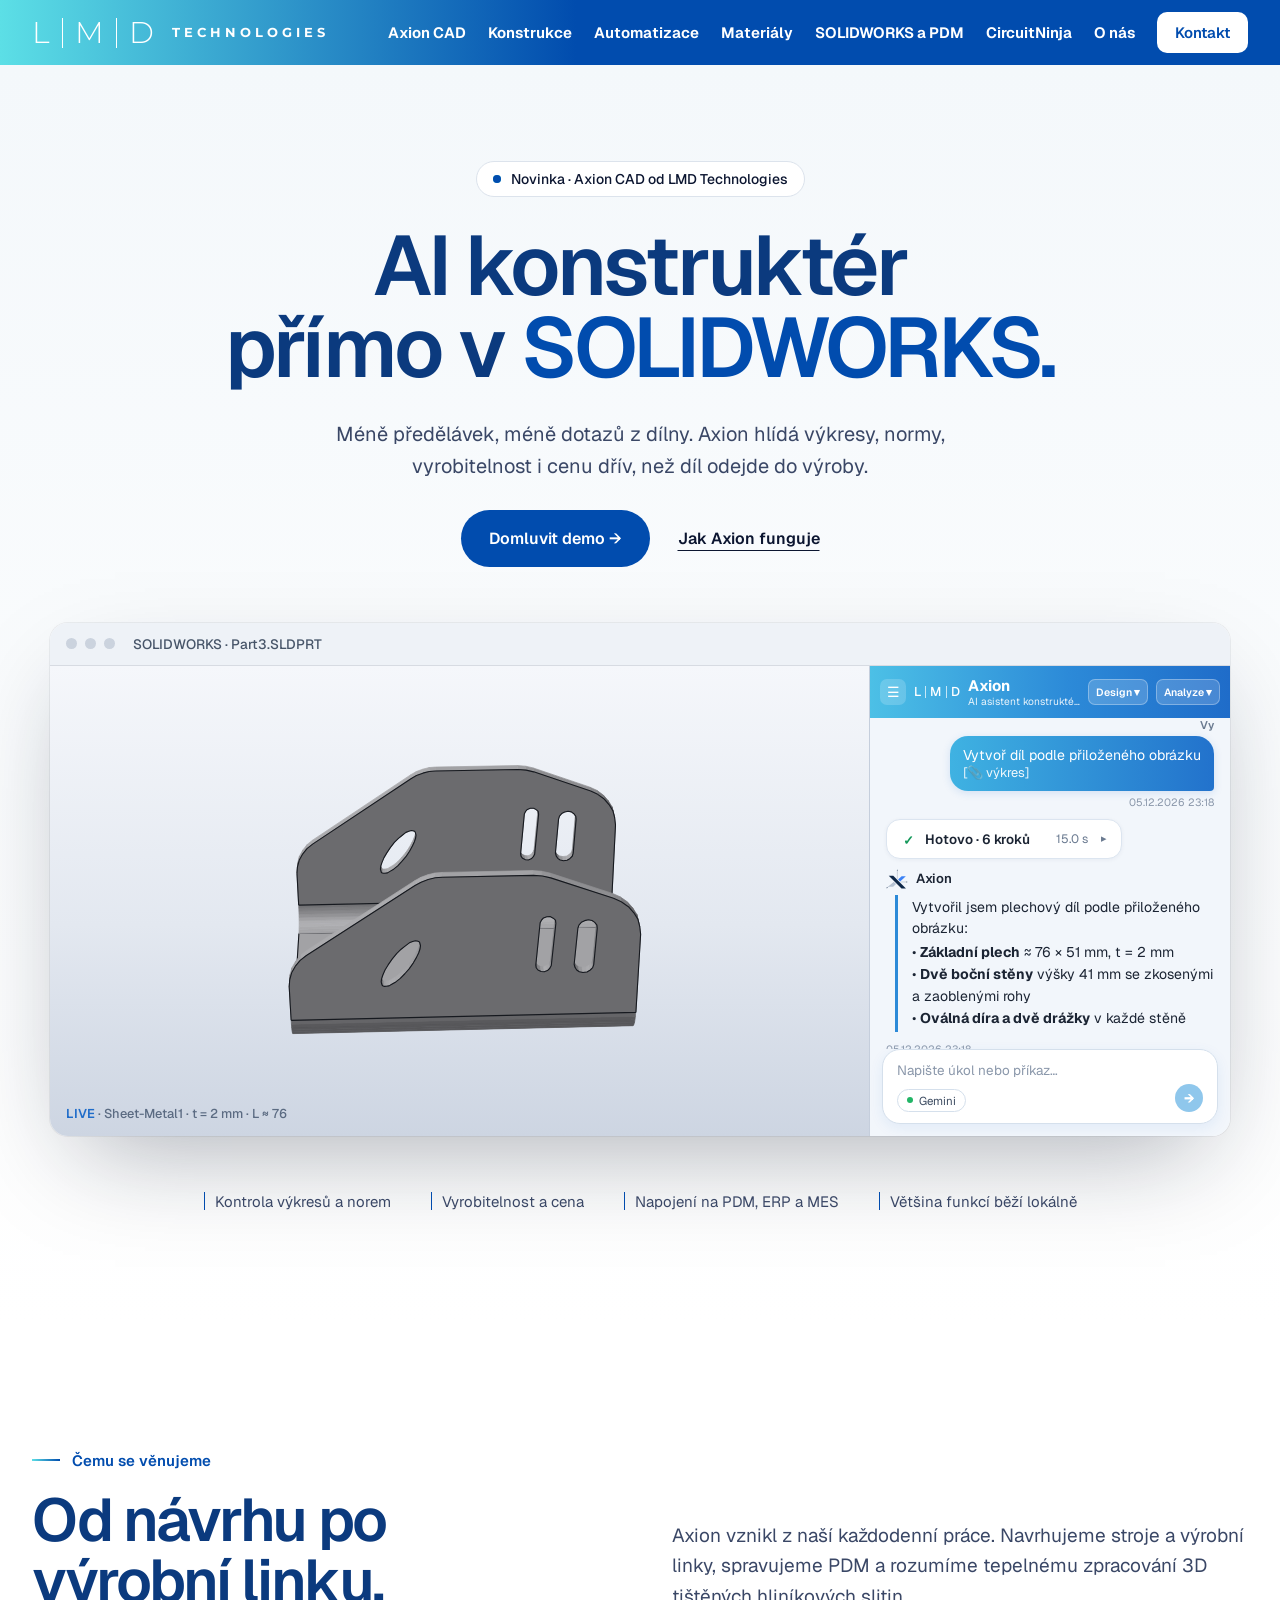
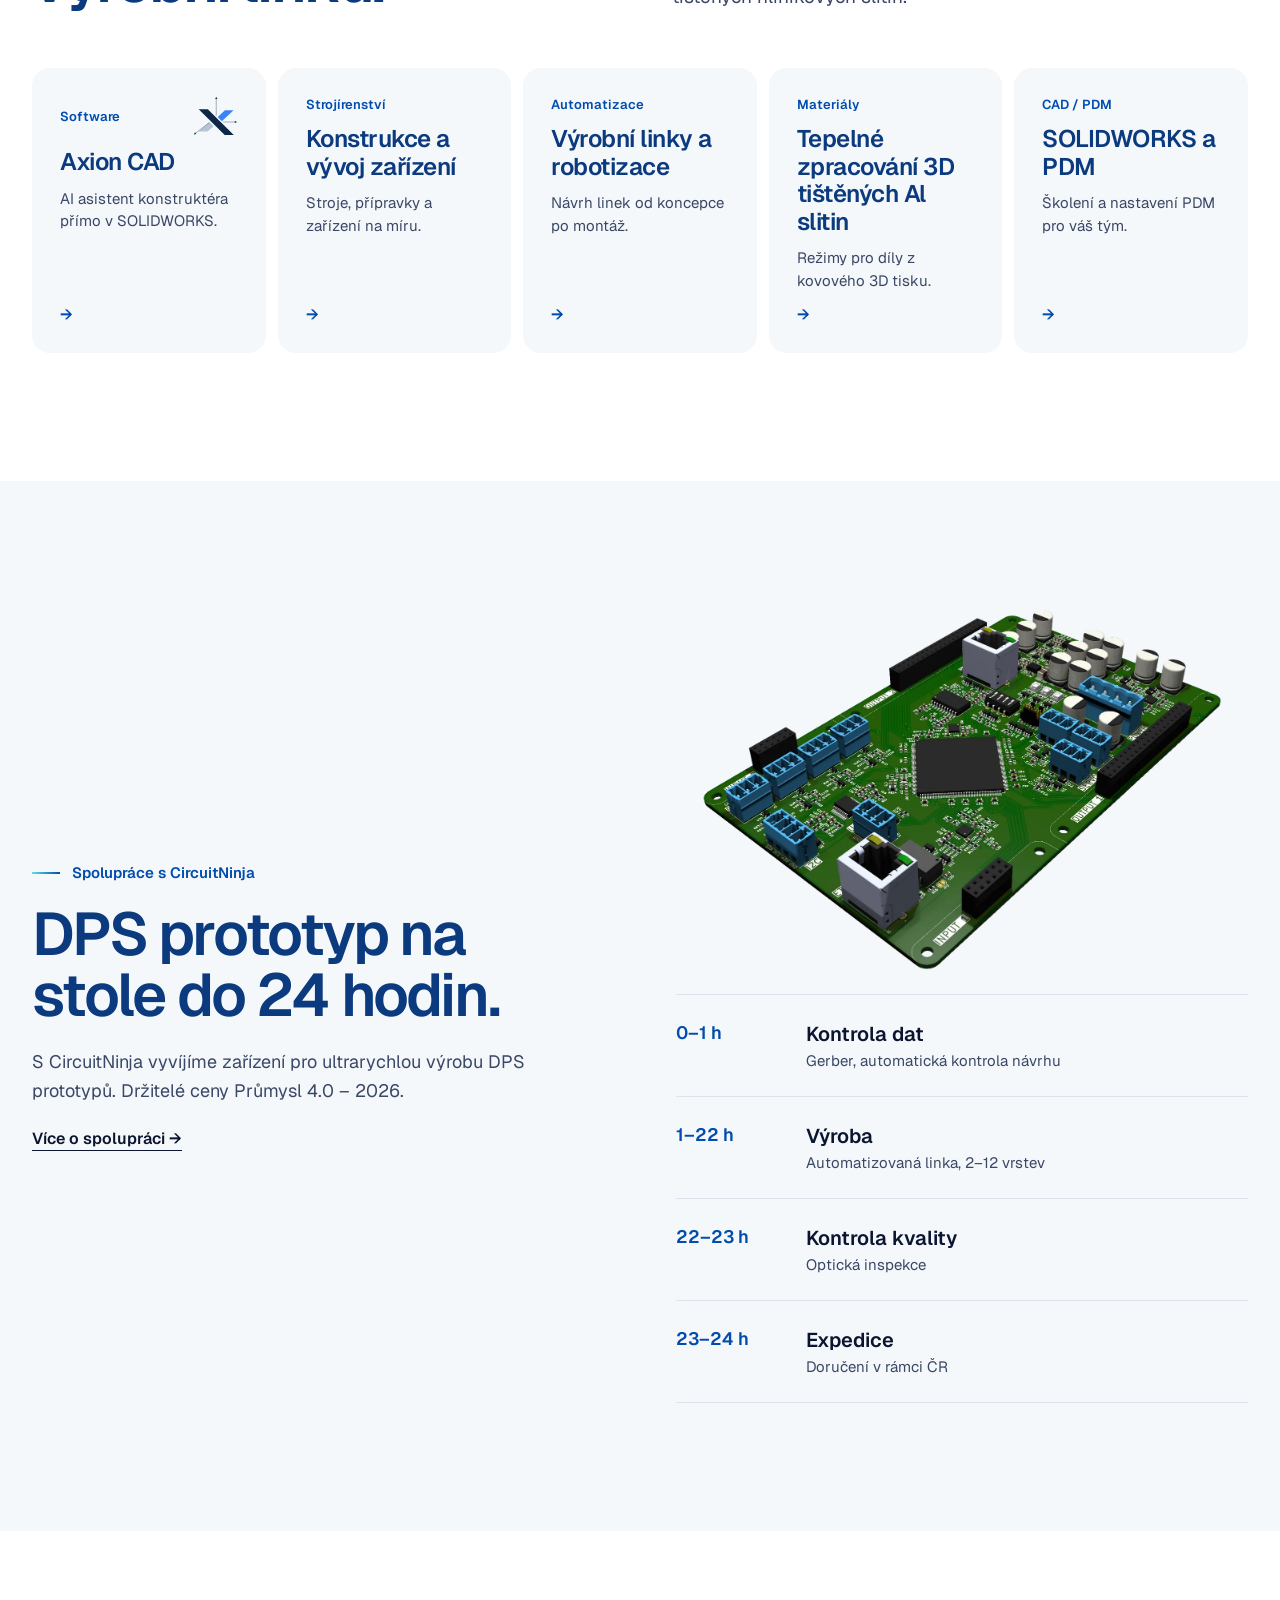
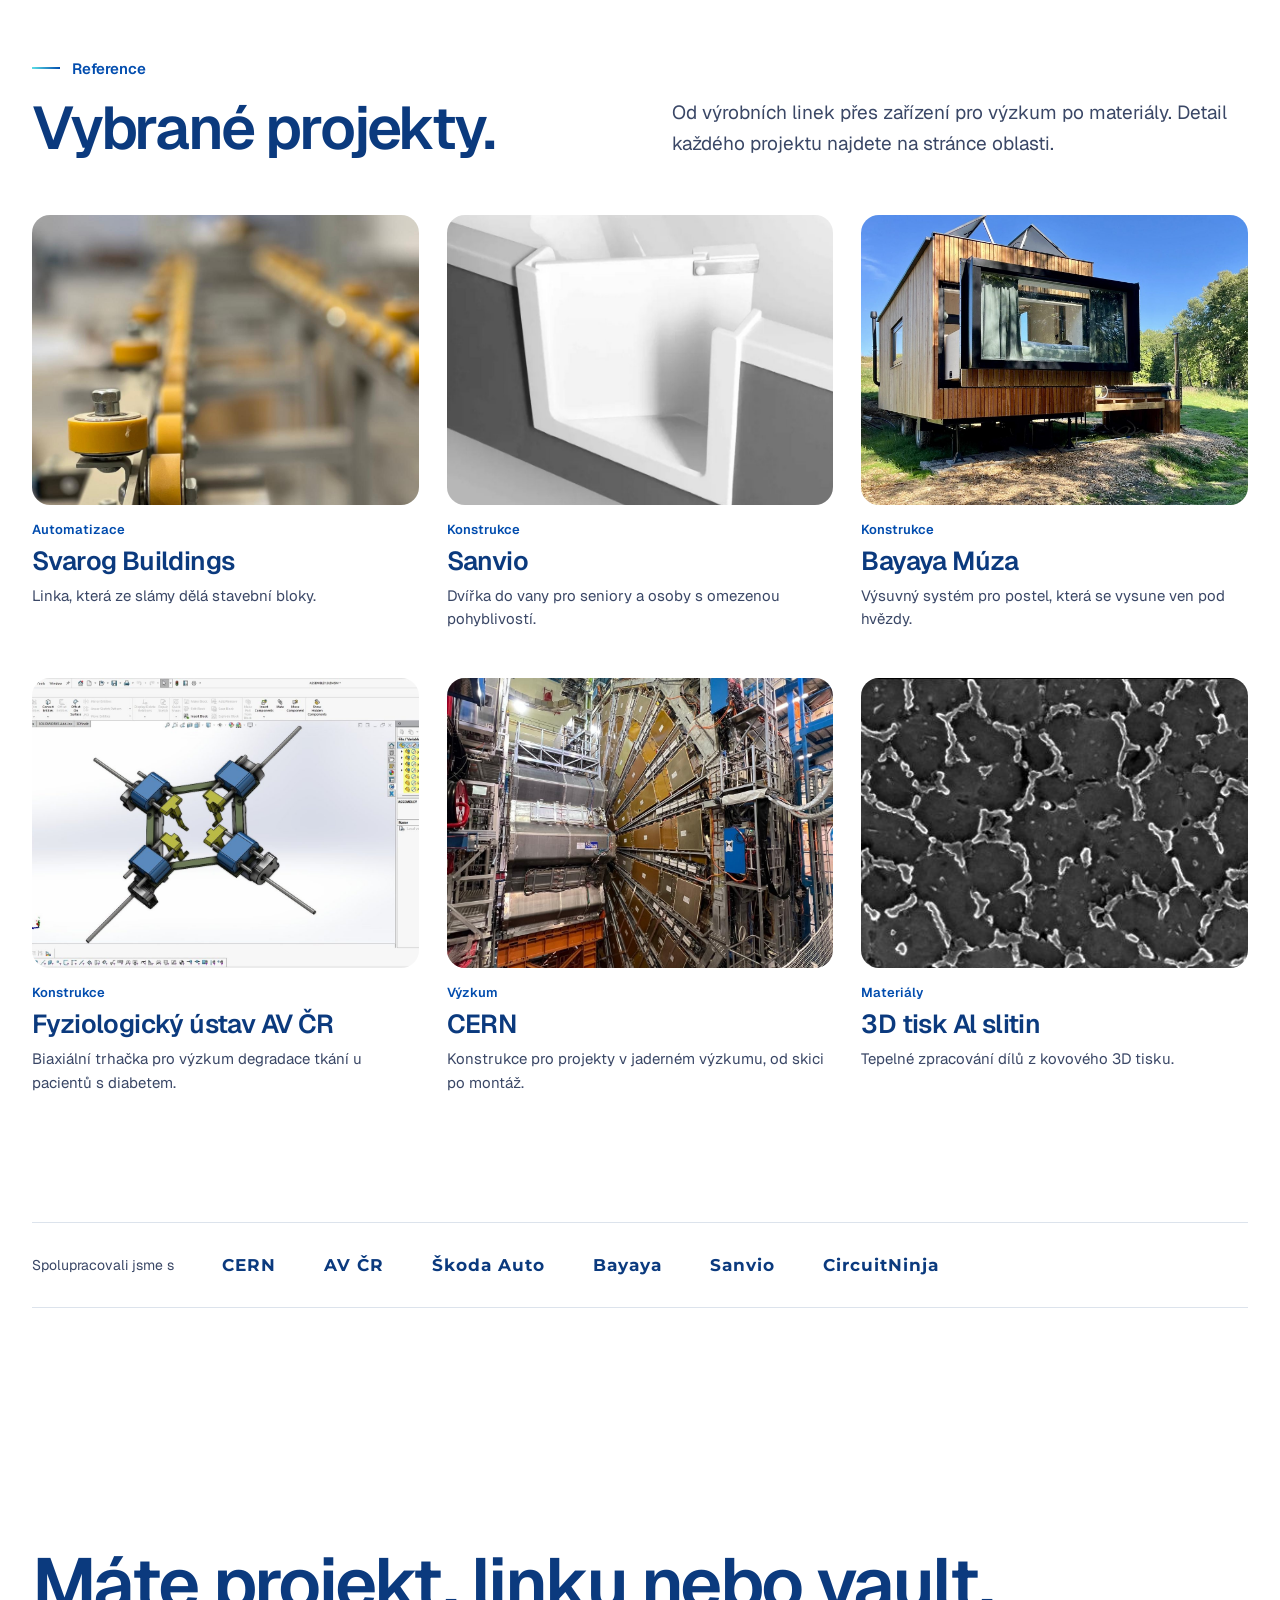
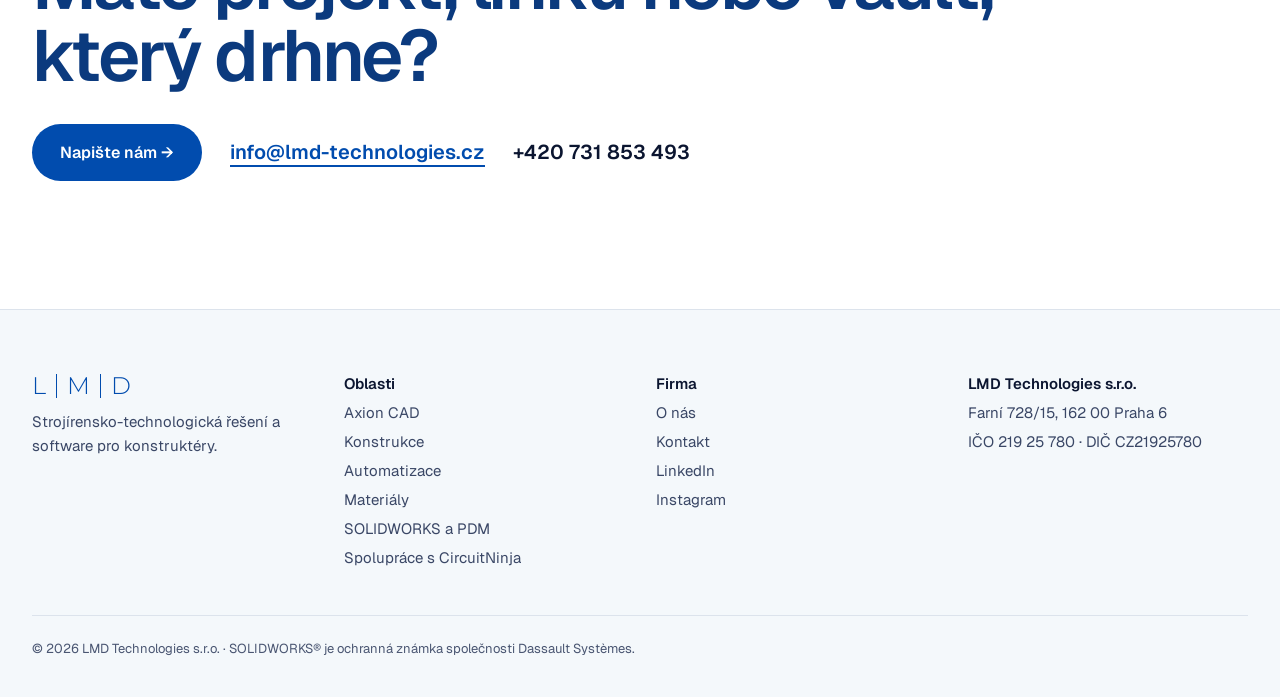
==== commit ee474049: "Tlačítko zpět nahoru Co-Authored-By: Claude Opus 5.5 <noreply@anthropic.com> Claude-Session: https:/" ====
--- a/index.html
+++ b/index.html
@@ -268,5 +268,6 @@
 
 </div>
 
+<script src="js/totop.js" defer></script>
 </body>
 </html>
